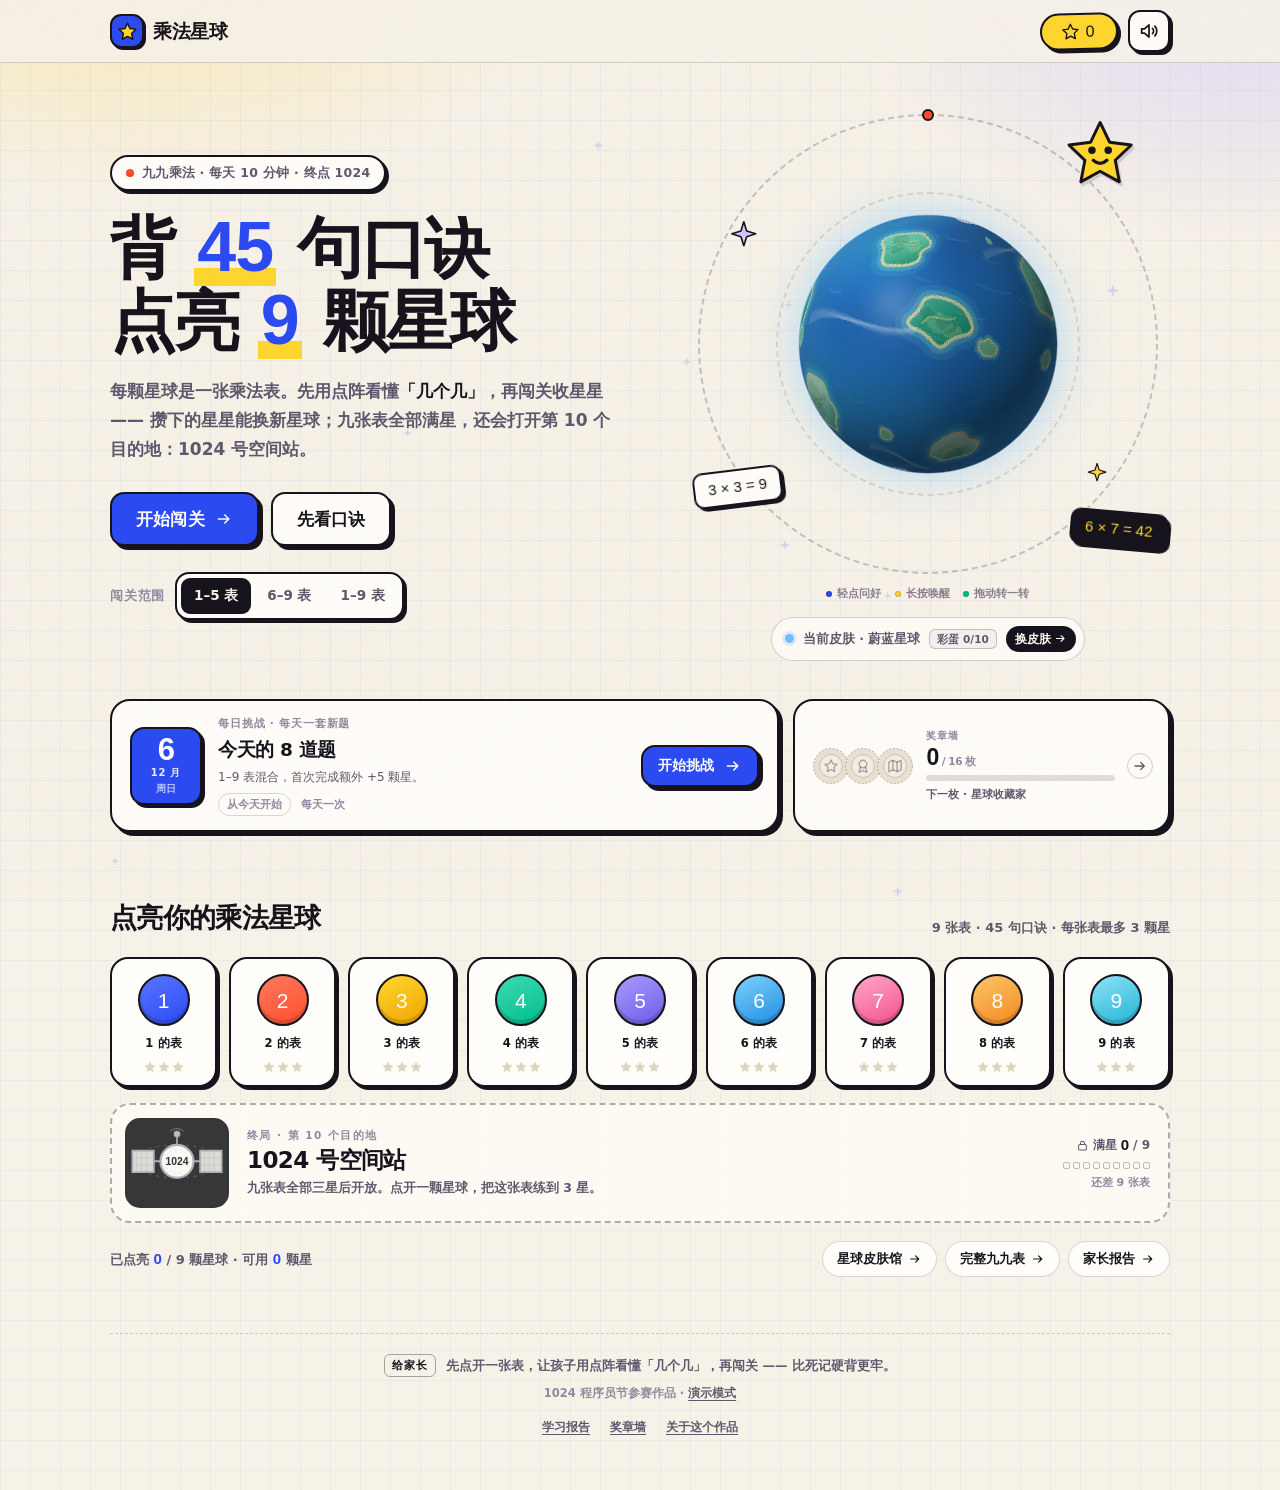
==== multiplication-planet/index.html @ 1b58c4f0 "Initial commit" ====
<!DOCTYPE html>
<html lang="zh-CN">
<head>
  <meta charset="UTF-8">
  <meta name="viewport" content="width=device-width, initial-scale=1, viewport-fit=cover">
  <meta name="theme-color" content="#F7F2E8">
  <title>乘法星球 · 九九表闯关</title>
  <meta name="description" content="把九九乘法表变成一场冒险：9 颗星球、45 句口诀、16 枚奖章，用点阵看懂「几个几」，每天一套挑战，终点是 1024 号空间站。">
  <link rel="icon" href="data:image/svg+xml,%3Csvg xmlns='http://www.w3.org/2000/svg' viewBox='0 0 100 100'%3E%3Crect width='100' height='100' rx='26' fill='%232B4BF2'/%3E%3Cpath d='M50 17l9.3 19.4 21.4 2.8-15.7 15.2 4 21.3L50 65.6 30.9 75.7l4.1-21.3-15.8-15.2 21.4-2.8z' fill='%23FFD62E' stroke='%2317131C' stroke-width='4' stroke-linejoin='round'/%3E%3C/svg%3E">
  <link rel="stylesheet" href="css/base.css">
  <link rel="stylesheet" href="css/screens.css">
  <link rel="stylesheet" href="css/station.css">
  <link rel="stylesheet" href="css/report.css">
  <link rel="stylesheet" href="css/about.css">
  <link rel="stylesheet" href="css/awards.css">
  <link rel="stylesheet" href="css/egg.css">
</head>
<body>
  <div class="sky" id="sky" aria-hidden="true"></div>

  <div class="demo-bar" id="demo-bar" role="status">
    <span class="demo-tag">演示模式</span>
    <span class="demo-text">全部 10 款皮肤与 1024 号空间站已解锁 · 演示中的操作不会保存</span>
    <a class="demo-exit" href="./">退出演示</a>
  </div>

  <header class="topbar">
    <div class="topbar-inner">
      <a class="brand" href="#home" data-action="home" aria-label="回到乘法星球首页">
        <span class="brand-mark" aria-hidden="true">
          <svg viewBox="0 0 24 24">
            <path d="M12 2.6l2.9 6.05 6.66.86-4.9 4.7 1.26 6.63L12 17.6l-5.92 3.24 1.26-6.63-4.9-4.7 6.66-.86z"
                  fill="#FFD62E" stroke="#17131C" stroke-width="1.7" stroke-linejoin="round"/>
          </svg>
        </span>
        <span class="brand-name">乘法星球</span>
      </a>

      <div class="topbar-tools">
        <button class="star-pill" type="button" data-action="shop" aria-label="可用星星，去皮肤馆看看" title="去星球皮肤馆">
          <svg viewBox="0 0 24 24" aria-hidden="true">
            <path d="M12 2.6l2.9 6.05 6.66.86-4.9 4.7 1.26 6.63L12 17.6l-5.92 3.24 1.26-6.63-4.9-4.7 6.66-.86z"
                  fill="#FFD62E" stroke="#17131C" stroke-width="1.7" stroke-linejoin="round"/>
          </svg>
          <span id="star-total">0</span>
        </button>
        <button class="icon-btn" id="sound-toggle" type="button" data-action="toggle-sound" aria-label="关闭声音" aria-pressed="true">
          <svg class="ico-sound-on" viewBox="0 0 24 24" aria-hidden="true">
            <path d="M4 9.6h3.1L12 5.4v13.2L7.1 14.4H4z" fill="none" stroke="currentColor" stroke-width="1.9" stroke-linejoin="round"/>
            <path d="M15.8 9.2a4 4 0 0 1 0 5.6M18.4 6.6a8 8 0 0 1 0 10.8" fill="none" stroke="currentColor" stroke-width="1.9" stroke-linecap="round"/>
          </svg>
          <svg class="ico-sound-off" viewBox="0 0 24 24" aria-hidden="true">
            <path d="M4 9.6h3.1L12 5.4v13.2L7.1 14.4H4z" fill="none" stroke="currentColor" stroke-width="1.9" stroke-linejoin="round"/>
            <path d="M15.6 9.6l5 4.8M20.6 9.6l-5 4.8" fill="none" stroke="currentColor" stroke-width="1.9" stroke-linecap="round"/>
          </svg>
        </button>
      </div>
    </div>
  </header>

  <div class="app">

    <main id="view" class="view" tabindex="-1"></main>

    <footer class="site-foot">
      <span class="foot-tag">给家长</span>
      <span>先点开一张表，让孩子用点阵看懂「几个几」，再闯关 —— 比死记硬背更牢。</span>
      <span class="foot-meta">1024 程序员节参赛作品 · <a class="foot-demo" href="?demo=1">演示模式</a></span>
      <span class="foot-nav">
        <button type="button" class="foot-link" data-action="report">学习报告</button>
        <button type="button" class="foot-link" data-action="awards">奖章墙</button>
        <button type="button" class="foot-link" data-action="about">关于这个作品</button>
      </span>
    </footer>
  </div>

  <div id="celebrate" class="celebrate" aria-hidden="true"></div>
  <div id="toast" class="toast" role="status" aria-live="polite"></div>

  <noscript>
    <p style="text-align:center;padding:24px;font-weight:700;">这个游戏需要开启 JavaScript 才能玩哦。</p>
  </noscript>

  <script src="js/data/core.js"></script>
  <script src="js/data/store-migrate.js"></script>
  <script src="js/data/store.js"></script>
  <script src="js/data/store-demo.js"></script>
  <script src="js/data/store-quiz.js"></script>
  <script src="js/data/stats-text.js"></script>
  <script src="js/data/stats.js"></script>
  <script src="js/base/audio.js"></script>
  <script src="js/base/ui.js"></script>
  <script src="js/planet/planet-paint-kit.js"></script>
  <script src="js/planet/planet-textures-special.js"></script>
  <script src="js/planet/planet-textures.js"></script>
  <script src="js/planet/planet-lut.js"></script>
  <script src="js/planet/planet-deco.js"></script>
  <script src="js/planet/planet.js"></script>
  <script src="js/planet/planet-fx.js"></script>
  <script src="js/planet/egg.js"></script>
  <script src="js/screens/skins.js"></script>
  <script src="js/screens/skins-view.js"></script>
  <script src="js/panels/station-view.js"></script>
  <script src="js/panels/station.js"></script>
  <script src="js/screens/home.js"></script>
  <script src="js/screens/learn.js"></script>
  <script src="js/screens/speak.js"></script>
  <script src="js/screens/quiz.js"></script>
  <script src="js/screens/play.js"></script>
  <script src="js/panels/report-view.js"></script>
  <script src="js/panels/report.js"></script>
  <script src="js/panels/about-view.js"></script>
  <script src="js/panels/about.js"></script>
  <script src="js/data/daily.js"></script>
  <script src="js/panels/awards-list.js"></script>
  <script src="js/panels/awards.js"></script>
  <script src="js/screens/awards-view.js"></script>
  <script src="js/app.js"></script>
  <script src="js/app-actions.js"></script>
</body>
</html>
---- multiplication-planet/css/base.css ----
/* ============================================================
   乘法星球 · 基础层
   设计语言：练习本纸感 + 印刷拼贴 + 硬边投影
   ============================================================ */

:root {
  --paper: #f7f2e8;
  --card: #fffdf9;
  --ink: #17131c;
  --ink-2: #5f586c;
  --ink-3: #91899f;
  --blue: #2b4bf2;
  --blue-deep: #1a31be;
  --red: #ff4d2e;
  --yellow: #ffd62e;
  --mint: #00be8c;
  --lilac: #cfc6ff;
  --sand: #ebe3d3;

  --bd: 2px solid var(--ink);
  --bd-soft: 1.5px solid rgba(23, 19, 28, 0.16);
  --sh-sm: 3px 3px 0 var(--ink);
  --sh: 4px 4px 0 var(--ink);
  --sh-lg: 7px 7px 0 var(--ink);

  --r-xl: 28px;
  --r-lg: 20px;
  --r-md: 14px;
  --r-sm: 10px;

  --font: "PingFang SC", "Hiragino Sans GB", "Microsoft YaHei", "Noto Sans SC", system-ui, -apple-system, sans-serif;
  --font-num: "Arial Black", "Archivo Black", "Helvetica Neue", Impact, sans-serif;

  --ease: cubic-bezier(0.2, 0.8, 0.3, 1);
}

*,
*::before,
*::after {
  box-sizing: border-box;
}

html {
  -webkit-text-size-adjust: 100%;
}

body {
  margin: 0;
  min-height: 100vh;
  color: var(--ink);
  font-family: var(--font);
  font-size: 16px;
  font-weight: 500;
  line-height: 1.6;
  background-color: var(--paper);
  background-image:
    linear-gradient(to right, rgba(43, 75, 242, 0.055) 1px, transparent 1px),
    linear-gradient(to bottom, rgba(43, 75, 242, 0.055) 1px, transparent 1px);
  background-size: 30px 30px;
  overflow-x: hidden;
}

@supports (overflow-x: clip) {
  body {
    overflow-x: clip;
  }
}

/* 纸面上的暖色光晕 */
body::before {
  content: "";
  position: fixed;
  inset: 0;
  z-index: 0;
  pointer-events: none;
  background:
    radial-gradient(780px 460px at 10% -10%, rgba(255, 214, 46, 0.34), transparent 62%),
    radial-gradient(700px 420px at 98% 0%, rgba(207, 198, 255, 0.52), transparent 58%);
}

/* 印刷颗粒 */
body::after {
  content: "";
  position: fixed;
  inset: 0;
  z-index: 99;
  pointer-events: none;
  opacity: 0.05;
  mix-blend-mode: multiply;
  background-image: url("data:image/svg+xml,%3Csvg xmlns='http://www.w3.org/2000/svg' width='180' height='180'%3E%3Cfilter id='n'%3E%3CfeTurbulence type='fractalNoise' baseFrequency='0.82' numOctaves='3'/%3E%3C/filter%3E%3Crect width='180' height='180' filter='url(%23n)'/%3E%3C/svg%3E");
  background-size: 180px 180px;
}

button {
  font: inherit;
  color: inherit;
  -webkit-tap-highlight-color: transparent;
}

h1,
h2,
h3,
h4,
p {
  margin-top: 0;
}

a {
  color: inherit;
}

svg {
  display: block;
}

::selection {
  background: var(--yellow);
  color: var(--ink);
}

:focus-visible {
  outline: 3px solid var(--blue);
  outline-offset: 3px;
}

.view {
  outline: none;
}

/* ---------- 背景星点 ---------- */

.sky {
  position: fixed;
  inset: 0;
  z-index: 0;
  overflow: hidden;
  pointer-events: none;
}

.sky .spark {
  position: absolute;
  background: var(--blue);
  opacity: 0.16;
  clip-path: polygon(50% 0%, 61% 38%, 100% 50%, 61% 62%, 50% 100%, 39% 62%, 0% 50%, 39% 38%);
  animation: twinkle 5s ease-in-out infinite;
}

/* ---------- 骨架 ---------- */

.app {
  position: relative;
  z-index: 1;
  width: min(1140px, 100%);
  margin: 0 auto;
  padding: 0 clamp(16px, 4vw, 40px) 48px;
}

.topbar {
  position: sticky;
  top: 0;
  z-index: 30;
  background: rgba(247, 242, 232, 0.9);
  -webkit-backdrop-filter: blur(10px);
  backdrop-filter: blur(10px);
  border-bottom: var(--bd-soft);
}

.topbar-inner {
  display: flex;
  align-items: center;
  justify-content: space-between;
  gap: 16px;
  width: min(1140px, 100%);
  margin: 0 auto;
  padding: 10px clamp(16px, 4vw, 40px);
}

.brand {
  display: inline-flex;
  align-items: center;
  gap: 9px;
  padding: 3px 8px 3px 0;
  border-radius: var(--r-md);
  font-size: 19px;
  font-weight: 900;
  letter-spacing: -0.02em;
  text-decoration: none;
}

.brand-mark {
  display: grid;
  place-items: center;
  width: 34px;
  height: 34px;
  border: var(--bd);
  border-radius: 11px;
  background: var(--blue);
  box-shadow: 2px 2px 0 var(--ink);
  transition: transform 0.24s var(--ease);
}

.brand-mark svg {
  width: 21px;
  height: 21px;
}

.brand:hover .brand-mark {
  transform: rotate(-10deg) translateY(-1px);
}

.topbar-tools {
  display: flex;
  align-items: center;
  gap: 10px;
}

.star-pill {
  display: inline-flex;
  align-items: center;
  gap: 6px;
  justify-content: center;
  min-width: 78px;
  padding: 7px 14px 7px 11px;
  border: var(--bd);
  border-radius: 999px;
  background: var(--yellow);
  box-shadow: var(--sh-sm);
  font-family: var(--font-num);
  font-size: 16px;
  line-height: 1;
  color: var(--ink);
  transform: rotate(-1.5deg);
  cursor: pointer;
  transition: transform 0.14s var(--ease), box-shadow 0.14s var(--ease);
}

.star-pill:hover {
  transform: rotate(-1.5deg) translate(-1px, -2px);
  box-shadow: 5px 5px 0 var(--ink);
}

.star-pill:active {
  transform: rotate(-1.5deg) translate(2px, 2px);
  box-shadow: 1px 1px 0 var(--ink);
}

.star-pill svg {
  width: 19px;
  height: 19px;
}

.star-pill .bump {
  animation: bump 0.42s var(--ease);
}

.icon-btn {
  display: grid;
  place-items: center;
  width: 42px;
  height: 42px;
  padding: 0;
  border: var(--bd);
  border-radius: 12px;
  background: var(--card);
  box-shadow: var(--sh-sm);
  cursor: pointer;
  transition: transform 0.12s ease, box-shadow 0.12s ease;
}

.icon-btn svg {
  width: 22px;
  height: 22px;
}

.icon-btn:hover {
  transform: translate(-1px, -1px);
  box-shadow: 4px 4px 0 var(--ink);
}

.icon-btn:active {
  transform: translate(3px, 3px);
  box-shadow: 0 0 0 var(--ink);
}

.icon-btn .ico-sound-off {
  display: none;
}

.icon-btn.is-muted .ico-sound-on {
  display: none;
}

.icon-btn.is-muted .ico-sound-off {
  display: block;
}

/* ---------- 按钮 ---------- */

.btn {
  display: inline-flex;
  align-items: center;
  justify-content: center;
  gap: 10px;
  min-height: 54px;
  padding: 0 24px;
  border: var(--bd);
  border-radius: var(--r-md);
  background: var(--card);
  box-shadow: var(--sh);
  font-size: 17px;
  font-weight: 900;
  letter-spacing: 0.01em;
  text-decoration: none;
  cursor: pointer;
  transition: transform 0.13s var(--ease), box-shadow 0.13s var(--ease);
}

.btn:hover {
  transform: translate(-1px, -2px);
  box-shadow: 6px 6px 0 var(--ink);
}

.btn:active {
  transform: translate(3px, 3px);
  box-shadow: 1px 1px 0 var(--ink);
}

.btn:disabled {
  cursor: default;
  opacity: 0.5;
  box-shadow: var(--sh-sm);
}

.btn:disabled:hover,
.btn:disabled:active {
  transform: none;
  box-shadow: var(--sh-sm);
}

.btn-primary {
  background: var(--blue);
  color: #fff;
}

.btn-accent {
  background: var(--yellow);
  color: var(--ink);
}

.btn-sm {
  min-height: 46px;
  padding: 0 18px;
  border-radius: 12px;
  font-size: 15px;
  box-shadow: var(--sh-sm);
}

.btn-sm:hover {
  box-shadow: 5px 5px 0 var(--ink);
}

.btn svg {
  width: 18px;
  height: 18px;
  flex: 0 0 auto;
}

/* ---------- 胶囊 / 分段控件 ---------- */

.eyebrow {
  display: inline-flex;
  align-items: center;
  gap: 8px;
  padding: 6px 14px;
  border: var(--bd);
  border-radius: 999px;
  background: var(--card);
  box-shadow: var(--sh-sm);
  font-size: 12.5px;
  font-weight: 800;
  letter-spacing: 0.02em;
  color: var(--ink-2);
}

.eyebrow .dot {
  width: 8px;
  height: 8px;
  border-radius: 50%;
  background: var(--red);
}

.scope-row {
  display: flex;
  flex-wrap: wrap;
  align-items: center;
  gap: 10px;
  margin-top: 26px;
}

.scope-label {
  font-size: 12.5px;
  font-weight: 800;
  letter-spacing: 0.06em;
  color: var(--ink-3);
}

.scope {
  display: inline-flex;
  gap: 3px;
  padding: 4px;
  border: var(--bd);
  border-radius: 14px;
  background: var(--card);
  box-shadow: var(--sh-sm);
}

.scope-btn {
  padding: 7px 13px;
  border: 0;
  border-radius: 9px;
  background: transparent;
  font-size: 13.5px;
  font-weight: 800;
  color: var(--ink-2);
  cursor: pointer;
  transition: background 0.14s ease, color 0.14s ease;
}

.scope-btn:hover {
  color: var(--ink);
  background: rgba(23, 19, 28, 0.06);
}

.scope-btn.is-active {
  background: var(--ink);
  color: var(--paper);
}

/* ---------- 返回按钮 ---------- */

.back-btn {
  display: inline-flex;
  align-items: center;
  gap: 7px;
  padding: 8px 14px;
  border: var(--bd-soft);
  border-radius: 11px;
  background: var(--card);
  font-size: 13.5px;
  font-weight: 800;
  color: var(--ink-2);
  cursor: pointer;
  transition: transform 0.13s ease, border-color 0.13s ease, color 0.13s ease;
}

.back-btn:hover {
  transform: translateY(-1px);
  border-color: var(--ink);
  color: var(--ink);
}

.back-btn svg {
  width: 15px;
  height: 15px;
}

/* ---------- 页脚 ---------- */

.site-foot {
  margin-top: 56px;
  padding-top: 20px;
  border-top: 1px dashed rgba(23, 19, 28, 0.18);
  font-size: 12.5px;
  line-height: 1.8;
  font-weight: 600;
  color: var(--ink-2);
  text-align: center;
}

.foot-tag {
  display: inline-block;
  margin-right: 6px;
  padding: 1px 7px;
  border: 1.5px solid rgba(23, 19, 28, 0.35);
  border-radius: 6px;
  font-size: 11px;
  font-weight: 800;
  letter-spacing: 0.08em;
  color: var(--ink);
  vertical-align: 1px;
}

.foot-nav {
  display: flex;
  justify-content: center;
  gap: 16px;
  margin-top: 10px;
}

.foot-link {
  padding: 3px 2px;
  border: 0;
  background: none;
  font-size: 12px;
  font-weight: 800;
  color: var(--ink-2);
  text-decoration: underline;
  text-underline-offset: 3px;
  cursor: pointer;
}

.foot-link:hover {
  color: var(--blue);
}

/* ---------- 提示与撒花 ---------- */

.toast {
  position: fixed;
  left: 50%;
  bottom: 28px;
  z-index: 60;
  max-width: min(90vw, 520px);
  padding: 11px 20px;
  border: var(--bd);
  border-radius: 12px;
  background: var(--ink);
  box-shadow: 4px 4px 0 rgba(255, 214, 46, 0.9);
  color: var(--paper);
  font-size: 13.5px;
  font-weight: 800;
  text-align: center;
  opacity: 0;
  pointer-events: none;
  transform: translate(-50%, 16px);
  transition: opacity 0.22s ease, transform 0.22s var(--ease);
}

.toast.show {
  opacity: 1;
  transform: translate(-50%, 0);
}

.celebrate {
  position: fixed;
  inset: 0;
  z-index: 50;
  overflow: hidden;
  pointer-events: none;
}

.confetti-piece {
  position: absolute;
  top: -24px;
  width: 10px;
  height: 16px;
  border-radius: 2px;
  opacity: 0.95;
  animation: confettiFall linear forwards;
}

/* ---------- 通用动画 ---------- */

.screen {
  animation: rise 0.42s var(--ease) both;
}

@keyframes rise {
  from {
    opacity: 0;
    transform: translateY(14px);
  }
  to {
    opacity: 1;
    transform: none;
  }
}

@keyframes twinkle {
  0%, 100% {
    opacity: 0.1;
    transform: scale(0.9) rotate(0deg);
  }
  50% {
    opacity: 0.4;
    transform: scale(1.2) rotate(16deg);
  }
}

@keyframes bump {
  0% { transform: rotate(-1.5deg) scale(1); }
  40% { transform: rotate(-1.5deg) scale(1.18); }
  100% { transform: rotate(-1.5deg) scale(1); }
}

@keyframes dotIn {
  from {
    opacity: 0;
    transform: scale(0.2);
  }
  to {
    opacity: 1;
    transform: scale(1);
  }
}

@keyframes float {
  0%, 100% { transform: translateY(0); }
  50% { transform: translateY(-10px); }
}

@keyframes shake {
  0%, 100% { transform: translateX(0); }
  20% { transform: translateX(-7px); }
  40% { transform: translateX(6px); }
  60% { transform: translateX(-4px); }
  80% { transform: translateX(3px); }
}

@keyframes confettiFall {
  0% {
    transform: translate3d(0, 0, 0) rotate(0deg);
    opacity: 1;
  }
  100% {
    transform: translate3d(var(--dx, 0px), 106vh, 0) rotate(var(--spin, 680deg));
    opacity: 0.9;
  }
}

@keyframes starPop {
  0% {
    opacity: 0;
    transform: scale(0.3) rotate(-20deg);
  }
  70% {
    opacity: 1;
    transform: scale(1.14) rotate(4deg);
  }
  100% {
    opacity: 1;
    transform: scale(1) rotate(0deg);
  }
}

@media (prefers-reduced-motion: reduce) {
  *,
  *::before,
  *::after {
    animation-duration: 0.001ms !important;
    animation-iteration-count: 1 !important;
    transition-duration: 0.001ms !important;
  }

  .sky .spark {
    animation: none !important;
  }

  /* 减少动效时，结算星星应当一次全部出现，不能再等延迟 */
  .result-stars svg {
    animation: none !important;
  }
}
---- multiplication-planet/css/screens.css ----
/* ============================================================
   乘法星球 · 页面层
   ============================================================ */

/* ---------- 首页 · 主视觉 ---------- */

.hero {
  display: grid;
  grid-template-columns: minmax(0, 1.04fr) minmax(0, 0.96fr);
  align-items: center;
  gap: clamp(18px, 4vw, 56px);
  padding: clamp(20px, 4vw, 52px) 0 4px;
}

.hero-title {
  margin: 20px 0 20px;
  font-size: clamp(38px, 5.4vw, 66px);
  line-height: 1.04;
  font-weight: 900;
  letter-spacing: -0.035em;
}

.hero-title .line {
  display: block;
}

.hero-title .mark {
  position: relative;
  font-style: normal;
  font-family: var(--font-num);
  font-size: 1.06em;
  letter-spacing: -0.01em;
  color: var(--blue);
  padding: 0 0.04em;
  background: linear-gradient(to top, var(--yellow) 0 0.26em, transparent 0.26em);
}

.hero-lede {
  max-width: 30em;
  margin-bottom: 28px;
  font-size: clamp(15px, 1.5vw, 17px);
  line-height: 1.72;
  font-weight: 600;
  color: var(--ink-2);
}

.hero-lede b {
  color: var(--ink);
  font-weight: 900;
}

.hero-actions {
  display: flex;
  flex-wrap: wrap;
  gap: 12px;
}

.hero-art {
  display: grid;
  justify-items: center;
  gap: 14px;
  min-width: 0;
}

.hero-stage {
  position: relative;
  width: min(100%, 460px);
  aspect-ratio: 1 / 1;
  isolation: isolate;
}

.hero-canvas {
  position: absolute;
  inset: 3%;
  z-index: 2;
  width: 94%;
  height: 94%;
  display: block;
}

.orbit {
  position: absolute;
  z-index: 1;
  border: 2px dashed rgba(23, 19, 28, 0.22);
  border-radius: 50%;
  pointer-events: none;
}

.orbit-a {
  inset: 0;
  animation: spin 52s linear infinite;
}

.orbit-b {
  inset: 17%;
  border-color: rgba(23, 19, 28, 0.12);
  animation: spin 34s linear infinite reverse;
}

.orbit-dot {
  position: absolute;
  top: -7px;
  left: 50%;
  width: 12px;
  height: 12px;
  margin-left: -6px;
  border: 2px solid var(--ink);
  border-radius: 50%;
  background: var(--red);
}

.hero-smile {
  position: absolute;
  z-index: 3;
  top: 0;
  right: 4%;
  width: 17%;
  height: auto;
  overflow: visible;
  filter: drop-shadow(2px 3px 0 rgba(23, 19, 28, 0.14));
  animation: float 6.5s ease-in-out infinite;
}

.hero-spark {
  position: absolute;
  z-index: 1;
  height: auto;
  overflow: visible;
}

.spark-a {
  left: 7%;
  top: 23%;
  width: 6%;
  animation: float 5.4s ease-in-out 0.6s infinite;
}

.spark-b {
  right: 11%;
  bottom: 20%;
  width: 4.4%;
  animation: float 7s ease-in-out 1.2s infinite;
}

.hero-sticker {
  position: absolute;
  z-index: 3;
  padding: 7px 13px;
  border: 2px solid var(--ink);
  border-radius: 10px;
  background: var(--card);
  box-shadow: 3px 3px 0 var(--ink);
  font-family: var(--font-num);
  font-size: 15px;
  line-height: 1.2;
  white-space: nowrap;
}

.sticker-a {
  left: -1%;
  bottom: 15%;
  transform: rotate(-7deg);
}

.sticker-b {
  right: -2%;
  bottom: 6%;
  transform: rotate(5deg);
  background: var(--ink);
  color: var(--yellow);
}

.skin-chip {
  display: inline-flex;
  align-items: center;
  gap: 9px;
  padding: 8px 8px 8px 13px;
  border: 1.5px solid rgba(23, 19, 28, 0.18);
  border-radius: 999px;
  background: rgba(255, 253, 249, 0.82);
  font-size: 12.5px;
  font-weight: 800;
  color: var(--ink-2);
  cursor: pointer;
  transition: transform 0.14s var(--ease), border-color 0.14s ease, box-shadow 0.14s ease;
}

.skin-chip:hover {
  border-color: var(--ink);
  box-shadow: 3px 3px 0 rgba(23, 19, 28, 0.16);
  transform: translateY(-2px);
}

.skin-chip-dot {
  width: 9px;
  height: 9px;
  border-radius: 50%;
  background: var(--skin, var(--blue));
  box-shadow: 0 0 0 3px rgba(43, 75, 242, 0.1);
}

.skin-chip-go {
  display: inline-flex;
  align-items: center;
  gap: 3px;
  padding: 4px 9px;
  border-radius: 999px;
  background: var(--ink);
  color: var(--card);
  font-size: 11.5px;
  font-weight: 800;
}

.skin-chip-go svg {
  width: 13px;
  height: 13px;
}

@keyframes spin {
  to { transform: rotate(360deg); }
}

/* ---------- 星球地图 ---------- */

.map-section {
  margin-top: clamp(32px, 5.4vw, 64px);
}

.section-head {
  display: flex;
  flex-wrap: wrap;
  align-items: flex-end;
  justify-content: space-between;
  gap: 6px 18px;
  margin-bottom: 18px;
}

.section-head h2 {
  margin: 0;
  font-size: clamp(21px, 2.5vw, 27px);
  font-weight: 900;
  letter-spacing: -0.025em;
}

.section-head p {
  margin: 0;
  font-size: 13px;
  font-weight: 700;
  color: var(--ink-2);
}

.planet-grid {
  display: grid;
  grid-template-columns: repeat(9, minmax(0, 1fr));
  gap: 12px;
}

.planet-card {
  position: relative;
  display: flex;
  flex-direction: column;
  align-items: center;
  justify-content: center;
  gap: 8px;
  padding: 15px 6px 12px;
  border: var(--bd);
  border-radius: 18px;
  background: var(--card);
  box-shadow: var(--sh-sm);
  cursor: pointer;
  transition: transform 0.14s var(--ease), box-shadow 0.14s var(--ease);
}

.planet-card:hover {
  transform: translate(-2px, -4px);
  box-shadow: 6px 8px 0 var(--ink);
}

.planet-card:active {
  transform: translate(2px, 2px);
  box-shadow: 1px 1px 0 var(--ink);
}

.planet-orb {
  display: grid;
  place-items: center;
  width: 52px;
  height: 52px;
  border: 2px solid var(--ink);
  border-radius: 50%;
  background: linear-gradient(155deg, var(--c1), var(--c2));
  box-shadow: inset 0 -4px 0 rgba(0, 0, 0, 0.14);
  color: #fff;
  font-family: var(--font-num);
  font-size: 21px;
  line-height: 1;
}

.planet-label {
  font-size: 11.5px;
  font-weight: 800;
  letter-spacing: 0.01em;
}

.planet-stars {
  display: flex;
  gap: 2px;
  color: #ddd3c0;
}

.planet-stars svg {
  width: 12px;
  height: 12px;
}

.planet-stars .on {
  color: var(--yellow);
}

.planet-stars .on path {
  stroke: #b98a00;
  stroke-width: 1.6;
}

.map-foot {
  display: flex;
  flex-wrap: wrap;
  align-items: center;
  justify-content: space-between;
  gap: 10px 16px;
  margin-top: 18px;
  font-size: 13px;
  font-weight: 700;
  color: var(--ink-2);
}

.map-foot b {
  font-family: var(--font-num);
  font-size: 15px;
  color: var(--blue);
}

.link-btn {
  display: inline-flex;
  align-items: center;
  gap: 6px;
  padding: 7px 14px;
  border: var(--bd-soft);
  border-radius: 999px;
  background: var(--card);
  font-size: 12.5px;
  font-weight: 800;
  color: var(--ink);
  cursor: pointer;
  transition: border-color 0.13s ease, transform 0.13s ease;
}

.link-btn:hover {
  border-color: var(--ink);
  transform: translateY(-1px);
}

.link-btn svg {
  width: 14px;
  height: 14px;
}

/* ---------- 学习页 ---------- */

.learn-head {
  display: flex;
  flex-wrap: wrap;
  align-items: center;
  justify-content: space-between;
  gap: 12px;
  margin-bottom: 14px;
}

.learn-progress {
  font-size: 12.5px;
  font-weight: 800;
  color: var(--ink-3);
}

.learn-head-tools {
  display: flex;
  align-items: center;
  gap: 12px;
}

.learn-progress b {
  font-family: var(--font-num);
  font-size: 14px;
  color: var(--ink);
}

.table-tabs {
  display: flex;
  gap: 7px;
  overflow-x: auto;
  padding: 2px 2px 10px;
  margin-bottom: 6px;
  scrollbar-width: none;
}

.table-tabs::-webkit-scrollbar {
  display: none;
}

.table-tab {
  flex: 0 0 auto;
  width: 44px;
  height: 44px;
  padding: 0;
  border: var(--bd);
  border-radius: 12px;
  background: var(--card);
  box-shadow: 3px 3px 0 rgba(23, 19, 28, 0.16);
  font-family: var(--font-num);
  font-size: 17px;
  cursor: pointer;
  transition: transform 0.13s var(--ease), box-shadow 0.13s var(--ease), background 0.13s ease;
}

.table-tab:hover {
  transform: translateY(-2px);
  box-shadow: 4px 5px 0 rgba(23, 19, 28, 0.3);
}

.table-tab.is-active {
  background: var(--blue);
  color: #fff;
  box-shadow: 3px 3px 0 var(--ink);
}

.worksheet {
  display: grid;
  grid-template-columns: minmax(0, 1.06fr) minmax(0, 0.94fr);
  gap: clamp(16px, 3vw, 34px);
  padding: clamp(18px, 3.2vw, 34px);
  border: var(--bd);
  border-radius: var(--r-xl);
  background: var(--card);
  box-shadow: var(--sh-lg);
}

.learn-formula {
  display: flex;
  flex-direction: column;
  align-items: center;
  justify-content: center;
  gap: 4px;
  text-align: center;
}

.formula {
  display: flex;
  flex-wrap: wrap;
  align-items: baseline;
  justify-content: center;
  gap: 0.06em;
  font-family: var(--font-num);
  font-size: clamp(48px, 7vw, 80px);
  line-height: 1.04;
  letter-spacing: -0.03em;
}

.formula .op {
  color: var(--ink-3);
  font-size: 0.62em;
}

.formula .res {
  color: var(--blue);
}

.chant {
  display: inline-block;
  margin: 10px 0 14px;
  padding: 5px 20px 6px;
  border: var(--bd);
  border-radius: 999px;
  background: var(--yellow);
  box-shadow: var(--sh-sm);
  font-size: clamp(18px, 2.2vw, 22px);
  font-weight: 900;
  letter-spacing: 0.18em;
  text-indent: 0.18em;
  transform: rotate(-1.2deg);
}

.speak-btn {
  display: inline-flex;
  align-items: center;
  gap: 8px;
  padding: 9px 18px;
  border: var(--bd);
  border-radius: 999px;
  background: var(--card);
  box-shadow: var(--sh-sm);
  font-size: 14px;
  font-weight: 900;
  cursor: pointer;
  transition: transform 0.13s var(--ease), box-shadow 0.13s var(--ease);
}

.speak-btn svg {
  width: 17px;
  height: 17px;
}

.speak-btn:hover {
  transform: translate(-1px, -2px);
  box-shadow: 4px 5px 0 var(--ink);
}

.speak-btn:active {
  transform: translate(2px, 2px);
  box-shadow: 0 0 0 var(--ink);
}

.learn-hint {
  margin: 12px 0 0;
  font-size: 12px;
  font-weight: 700;
  color: var(--ink-3);
  text-align: center;
}

.learn-visual {
  display: flex;
  flex-direction: column;
  align-items: center;
  justify-content: center;
  gap: 10px;
}

.dots-panel {
  display: grid;
  place-items: center;
  width: min(100%, calc(var(--dots-w, 300px) + 36px));
  max-width: 100%;
  padding: 22px 16px;
  border: 2px dashed #d7ccb6;
  border-radius: 18px;
  background: #fbf7ee;
}

.dots-panel > [data-big="dots"] {
  width: 100%;
}

.dots {
  display: grid;
  width: 100%;
  grid-template-columns: repeat(var(--cols, 9), minmax(0, 1fr));
  justify-content: center;
}

.dot {
  aspect-ratio: 1;
  border-radius: 50%;
  box-shadow: inset 0 -2px 0 rgba(0, 0, 0, 0.14);
  animation: dotIn 0.3s var(--ease) both;
}

.dots-caption {
  margin: 0;
  font-size: 12.5px;
  font-weight: 800;
  color: var(--ink-2);
  text-align: center;
}

.dots-caption b {
  font-family: var(--font-num);
  font-size: 14px;
  color: var(--blue);
}

.learn-strip {
  grid-column: 1 / -1;
  display: grid;
  grid-template-columns: repeat(9, minmax(0, 1fr));
  gap: 8px;
  padding-top: clamp(14px, 2.4vw, 22px);
  border-top: 1px dashed rgba(23, 19, 28, 0.16);
}

.formula-chip {
  display: flex;
  flex-direction: column;
  align-items: center;
  gap: 1px;
  padding: 9px 2px;
  border: 1.5px solid rgba(23, 19, 28, 0.15);
  border-radius: 11px;
  background: var(--card);
  cursor: pointer;
  transition: transform 0.13s var(--ease), background 0.13s ease, border-color 0.13s ease, box-shadow 0.13s ease;
}

.formula-chip span {
  font-size: 10.5px;
  font-weight: 700;
  color: var(--ink-3);
  letter-spacing: 0.02em;
}

.formula-chip b {
  font-family: var(--font-num);
  font-size: 16px;
  line-height: 1.25;
}

.formula-chip:hover {
  transform: translateY(-2px);
  border-color: var(--ink);
}

.formula-chip.is-active {
  background: var(--blue);
  border-color: var(--ink);
  box-shadow: 3px 3px 0 var(--ink);
  color: #fff;
}

.formula-chip.is-active span {
  color: rgba(255, 255, 255, 0.72);
}

.formula-chip.is-reading {
  background: var(--yellow);
  border-color: var(--ink);
  box-shadow: 3px 3px 0 var(--ink);
  color: var(--ink);
}

.formula-chip.is-reading span {
  color: rgba(23, 19, 28, 0.62);
}

.learn-actions {
  grid-column: 1 / -1;
  display: flex;
  flex-wrap: wrap;
  justify-content: center;
  gap: 12px;
}

/* ---------- 九九表 ---------- */

.grid-head {
  display: flex;
  flex-wrap: wrap;
  align-items: flex-end;
  justify-content: space-between;
  gap: 10px 18px;
  margin-bottom: 16px;
}

.grid-head h1 {
  margin: 0 0 4px;
  font-size: clamp(25px, 3.4vw, 34px);
  font-weight: 900;
  letter-spacing: -0.03em;
}

.grid-head p {
  margin: 0;
  font-size: 13px;
  font-weight: 700;
  color: var(--ink-2);
}

.grid-legend {
  display: inline-flex;
  align-items: center;
  gap: 8px;
  padding: 7px 14px;
  border: var(--bd-soft);
  border-radius: 999px;
  background: var(--card);
  font-size: 12px;
  font-weight: 800;
  color: var(--ink-2);
}

.grid-legend i {
  width: 9px;
  height: 9px;
  border-radius: 50%;
  background: var(--blue);
}

.grid-scroll {
  overflow-x: auto;
  padding: 6px 4px 12px;
  -webkit-overflow-scrolling: touch;
}

.tbl {
  width: 100%;
  min-width: 560px;
  table-layout: fixed;
  border-collapse: separate;
  border-spacing: 6px;
}

.tbl th {
  padding: 2px;
  font-size: 12px;
  font-weight: 900;
  color: var(--ink-3);
}

.tbl thead th {
  font-family: var(--font-num);
  font-size: 13px;
  color: var(--ink-2);
}

.tbl thead th:first-child {
  width: 42px;
}

.tbl tbody th {
  position: sticky;
  left: 0;
  z-index: 2;
  border-radius: 9px;
  background: var(--paper);
  font-family: var(--font-num);
  font-size: 14px;
  color: var(--ink);
}

.cell {
  width: 100%;
  min-width: 46px;
  height: 46px;
  padding: 0;
  border: 1.5px solid rgba(23, 19, 28, 0.09);
  border-radius: 10px;
  background: hsl(var(--hue) 88% 95%);
  color: var(--ink);
  font-family: var(--font-num);
  font-size: 15px;
  cursor: pointer;
  transition: transform 0.12s var(--ease), box-shadow 0.12s var(--ease), background 0.12s ease,
    border-color 0.12s ease;
}

.cell:hover {
  transform: translateY(-2px);
  border-color: hsl(var(--hue) 60% 45%);
  box-shadow: 0 3px 0 hsl(var(--hue) 60% 45% / 0.35);
}

.cell.is-lit {
  background: hsl(var(--hue) 82% 56%);
  border-color: var(--ink);
  box-shadow: 3px 3px 0 var(--ink);
  color: #fff;
  transform: translateY(-2px);
}

/* ---------- 闯关 ---------- */

.quiz {
  max-width: 780px;
  margin: 0 auto;
}

.quiz-top {
  display: flex;
  align-items: center;
  gap: 14px;
  margin-bottom: 18px;
}

.segs {
  display: flex;
  flex: 1;
  gap: 5px;
  min-width: 0;
}

.seg {
  flex: 1;
  height: 12px;
  border: 1.5px solid transparent;
  border-radius: 4px;
  background: rgba(23, 19, 28, 0.14);
  transition: background 0.2s ease, border-color 0.2s ease;
}

.seg.is-done {
  background: var(--blue);
  border-color: var(--ink);
}

.seg.is-now {
  background: var(--yellow);
  border-color: var(--ink);
}

.streak-slot {
  flex: 0 0 auto;
  min-width: 52px;
  display: flex;
  justify-content: flex-end;
}

.streak-badge {
  display: inline-flex;
  align-items: center;
  gap: 3px;
  padding: 5px 10px;
  border: var(--bd);
  border-radius: 999px;
  background: var(--yellow);
  box-shadow: var(--sh-sm);
  font-family: var(--font-num);
  font-size: 13px;
  animation: bump 0.3s var(--ease);
  transform: rotate(-2deg);
}

.streak-badge svg {
  width: 14px;
  height: 14px;
}

.quiz-card {
  padding: clamp(18px, 3.2vw, 34px);
  border: var(--bd);
  border-radius: var(--r-xl);
  background: var(--card);
  box-shadow: var(--sh-lg);
}

.quiz-meta {
  display: flex;
  align-items: center;
  justify-content: space-between;
  gap: 12px;
  font-size: 12.5px;
  font-weight: 800;
  color: var(--ink-2);
}

.quiz-tag {
  padding: 4px 10px;
  border: 1.5px solid rgba(23, 19, 28, 0.14);
  border-radius: 999px;
  background: var(--paper);
  font-size: 11.5px;
  color: var(--ink-2);
}

.quiz-meta b {
  font-family: var(--font-num);
  font-size: 13px;
  color: var(--ink);
}

.qline {
  display: flex;
  outline: none;
  flex-wrap: wrap;
  align-items: center;
  justify-content: center;
  gap: 0.04em;
  margin: 24px 0 4px;
  font-family: var(--font-num);
  font-size: clamp(44px, 8.4vw, 78px);
  line-height: 1.06;
  letter-spacing: -0.03em;
}

.qline .op {
  color: var(--ink-3);
  font-size: 0.66em;
}

.qline .unknown {
  display: inline-grid;
  place-items: center;
  min-width: 1.04em;
  padding: 0 0.07em;
  border: 3px dashed var(--ink);
  border-radius: 16px;
  color: var(--ink-3);
  font-size: 0.86em;
  line-height: 1.24;
}

.question-hint {
  margin: 10px 0 0;
  font-size: 12.5px;
  font-weight: 700;
  color: var(--ink-3);
  text-align: center;
}

.opts {
  display: grid;
  grid-template-columns: repeat(2, minmax(0, 1fr));
  gap: 12px;
  margin-top: 24px;
}

.opt {
  position: relative;
  min-height: 92px;
  padding: 8px;
  border: var(--bd);
  border-radius: 16px;
  background: var(--card);
  box-shadow: var(--sh);
  font-family: var(--font-num);
  font-size: clamp(28px, 4.4vw, 38px);
  cursor: pointer;
  transition: transform 0.12s var(--ease), box-shadow 0.12s var(--ease), background 0.12s ease;
}

.opt:hover:not(:disabled) {
  transform: translate(-1px, -3px);
  box-shadow: 5px 7px 0 var(--ink);
}

.opt:active:not(:disabled) {
  transform: translate(2px, 2px);
  box-shadow: 1px 1px 0 var(--ink);
}

.opt:disabled {
  cursor: default;
}

.opt .key {
  position: absolute;
  top: 9px;
  left: 10px;
  display: grid;
  place-items: center;
  width: 20px;
  height: 20px;
  border: 1.5px solid rgba(23, 19, 28, 0.16);
  border-radius: 5px;
  background: var(--paper);
  font-family: var(--font);
  font-size: 10px;
  font-weight: 800;
  color: var(--ink-3);
}

.opt.is-correct {
  border-color: var(--ink);
  background: #d9f7ec;
  box-shadow: 4px 4px 0 var(--mint);
  color: #05705a;
}

.opt.is-correct .key {
  background: var(--mint);
  border-color: var(--ink);
  color: #fff;
}

.opt.is-wrong {
  border-color: var(--ink);
  background: #ffe2da;
  box-shadow: 4px 4px 0 var(--red);
  color: #b32a10;
  animation: shake 0.4s ease;
}

.opt.is-dim {
  opacity: 0.42;
  box-shadow: 2px 2px 0 rgba(23, 19, 28, 0.3);
}

.feedback {
  display: flex;
  flex-direction: column;
  align-items: center;
  gap: 6px;
  margin-top: 16px;
  font-size: 18px;
  font-weight: 900;
  text-align: center;
}

.feedback:empty {
  display: none;
}

.feedback.good {
  color: #05705a;
}

.feedback.bad {
  color: #b32a10;
}

.feedback .tip {
  font-size: 13px;
  font-weight: 700;
  color: var(--ink-2);
}

.feedback .tip b {
  font-size: 15px;
  color: var(--ink);
  letter-spacing: 0.1em;
}

.continue-btn {
  margin-top: 6px;
  padding: 9px 22px;
  border: var(--bd);
  border-radius: 12px;
  background: var(--blue);
  box-shadow: var(--sh-sm);
  color: #fff;
  font-size: 14px;
  font-weight: 900;
  cursor: pointer;
  transition: transform 0.12s var(--ease), box-shadow 0.12s var(--ease);
}

.continue-btn:active {
  transform: translate(2px, 2px);
  box-shadow: 0 0 0 var(--ink);
}

/* ---------- 结果页 ---------- */

.result {
  max-width: 720px;
  margin: 0 auto;
}

.result-card {
  padding: clamp(24px, 4vw, 44px);
  border: var(--bd);
  border-radius: var(--r-xl);
  background: var(--card);
  box-shadow: var(--sh-lg);
  text-align: center;
}

.result-stars {
  display: flex;
  justify-content: center;
  gap: 10px;
  color: #e2d9c8;
}

.result-stars svg {
  width: clamp(48px, 9vw, 64px);
  height: clamp(48px, 9vw, 64px);
}

.result-stars .is-on {
  color: var(--yellow);
  animation: starPop 0.6s cubic-bezier(0.2, 1.5, 0.4, 1) both;
}

.result-stars svg:nth-child(2) {
  animation-delay: 0.14s;
}

.result-stars svg:nth-child(3) {
  animation-delay: 0.28s;
}

.result-stars .is-on path {
  stroke: var(--ink);
  stroke-width: 1.1;
}

.result-score {
  display: inline-flex;
  flex-direction: column;
  align-items: center;
  gap: 2px;
  padding: 10px 26px 8px;
  border: var(--bd);
  border-radius: 18px;
  background: #eef2ff;
  box-shadow: var(--sh-sm);
}

.result-score b {
  font-family: var(--font-num);
  font-size: clamp(34px, 6vw, 48px);
  line-height: 1;
  letter-spacing: -0.03em;
  color: var(--blue);
}

.result-score small {
  margin-left: 2px;
  font-size: 18px;
}

.result-score span {
  font-size: 11px;
  font-weight: 800;
  letter-spacing: 0.08em;
  color: var(--ink-2);
}

.result-title {
  margin: 18px 0 8px;
  font-size: clamp(26px, 4vw, 36px);
  font-weight: 900;
  letter-spacing: -0.03em;
}

.result-sub {
  margin: 0;
  font-size: 14px;
  font-weight: 700;
  color: var(--ink-2);
}

.result-stats {
  display: flex;
  flex-wrap: wrap;
  justify-content: center;
  gap: 10px;
  margin: 24px 0 4px;
}

.stat {
  min-width: 118px;
  padding: 12px 18px;
  border: var(--bd-soft);
  border-radius: 14px;
  background: var(--paper);
}

.stat strong {
  display: block;
  font-family: var(--font-num);
  font-size: 24px;
  line-height: 1.2;
  color: var(--blue);
}

.stat span {
  font-size: 11.5px;
  font-weight: 800;
  color: var(--ink-2);
}

.review {
  margin-top: 26px;
  text-align: left;
}

.review h3 {
  margin: 0 0 10px;
  font-size: 14px;
  font-weight: 900;
}

.review-list {
  display: grid;
  gap: 8px;
}

.review-item {
  display: flex;
  align-items: center;
  justify-content: space-between;
  gap: 12px;
  padding: 10px 14px;
  border: 1.5px solid #f3c9bd;
  border-radius: 11px;
  background: #fff3ef;
  font-family: var(--font-num);
  font-size: 16px;
}

.review-item .r-chant {
  font-family: var(--font);
  font-size: 13px;
  font-weight: 800;
  color: #b34b33;
  white-space: nowrap;
  letter-spacing: 0.08em;
}

.review-empty {
  padding: 14px;
  border: 1.5px solid #a9e8d5;
  border-radius: 12px;
  background: #ecfbf5;
  color: #05705a;
  font-size: 13.5px;
  font-weight: 800;
  text-align: center;
}

.result-actions {
  display: flex;
  flex-wrap: wrap;
  justify-content: center;
  gap: 12px;
  margin-top: 26px;
}

/* ---------- 皮肤馆 ---------- */

.shop-head {
  display: flex;
  flex-wrap: wrap;
  align-items: center;
  gap: 12px 18px;
  padding: 6px 0 20px;
}

.shop-titles {
  flex: 1 1 180px;
  min-width: 0;
}

.shop-titles h1 {
  margin: 4px 0 0;
  font-size: clamp(26px, 3.4vw, 38px);
  line-height: 1.1;
  font-weight: 900;
  letter-spacing: -0.03em;
}

.shop-wallet {
  display: inline-flex;
  align-items: center;
  gap: 7px;
  padding: 9px 16px;
  border: var(--bd);
  border-radius: var(--r-md);
  background: var(--yellow);
  box-shadow: var(--sh-sm);
  transform: rotate(1.5deg);
}

.shop-wallet svg {
  width: 22px;
  height: 22px;
  color: var(--ink);
}

.shop-wallet b {
  font-family: var(--font-num);
  font-size: 24px;
  line-height: 1;
}

.shop-wallet span {
  font-size: 11px;
  font-weight: 800;
  color: rgba(23, 19, 28, 0.64);
}

.shop-stage {
  display: grid;
  grid-template-columns: minmax(0, 1fr) minmax(0, 0.94fr);
  align-items: center;
  gap: clamp(16px, 3vw, 36px);
  padding: clamp(12px, 2.2vw, 22px);
  border: var(--bd);
  border-radius: var(--r-xl);
  background: var(--card);
  box-shadow: var(--sh-lg);
}

.shop-view {
  position: relative;
  aspect-ratio: 1 / 1;
  border-radius: 20px;
  overflow: hidden;
  isolation: isolate;
  background: radial-gradient(120% 90% at 50% 8%, #232c62 0%, #121734 46%, #080a18 100%);
}

.shop-view::before {
  content: "";
  position: absolute;
  inset: 0;
  z-index: 0;
  background-image:
    radial-gradient(1.4px 1.4px at 18% 22%, rgba(255, 255, 255, 0.75), transparent),
    radial-gradient(1.2px 1.2px at 72% 14%, rgba(255, 255, 255, 0.55), transparent),
    radial-gradient(1.6px 1.6px at 84% 68%, rgba(255, 255, 255, 0.7), transparent),
    radial-gradient(1.2px 1.2px at 32% 78%, rgba(255, 255, 255, 0.5), transparent),
    radial-gradient(1.4px 1.4px at 58% 44%, rgba(255, 255, 255, 0.35), transparent);
}

.shop-glow {
  position: absolute;
  inset: 0;
  z-index: 0;
  opacity: 0.3;
  background: radial-gradient(58% 58% at 50% 48%, var(--atmo, #6f8cff) 0%, transparent 68%);
  transition: background 0.4s ease;
}

.shop-canvas {
  position: absolute;
  inset: 0;
  z-index: 1;
  display: block;
  width: 100%;
  height: 100%;
}

.shop-view-tag {
  position: absolute;
  top: 12px;
  left: 12px;
  z-index: 2;
  padding: 4px 10px;
  border: 1.5px solid rgba(255, 255, 255, 0.45);
  border-radius: 999px;
  color: rgba(255, 255, 255, 0.88);
  font-size: 10.5px;
  font-weight: 800;
  letter-spacing: 0.08em;
}

.shop-info {
  padding: 4px clamp(0px, 1vw, 10px);
}

.shop-kicker {
  display: inline-block;
  padding: 3px 10px;
  border: 1.5px solid var(--ink);
  border-radius: 6px;
  background: var(--yellow);
  font-size: 11px;
  font-weight: 900;
  letter-spacing: 0.04em;
}

.shop-info h2 {
  margin: 12px 0 10px;
  font-size: clamp(26px, 3.2vw, 36px);
  line-height: 1.1;
  font-weight: 900;
  letter-spacing: -0.03em;
}

#shop-desc {
  margin: 0;
  font-size: 14.5px;
  font-weight: 600;
  line-height: 1.78;
  color: var(--ink-2);
}

.shop-meta {
  display: flex;
  flex-wrap: wrap;
  align-items: center;
  gap: 8px 12px;
  margin: 16px 0 18px;
}

.meta-pill {
  padding: 4px 11px;
  border: 1.5px solid var(--ink);
  border-radius: 999px;
  background: var(--card);
  font-size: 11.5px;
  font-weight: 900;
}

.meta-pill.is-on {
  background: var(--mint);
}

.meta-price {
  display: inline-flex;
  align-items: center;
  gap: 5px;
  font-size: 13px;
  font-weight: 800;
}

.meta-price svg {
  width: 18px;
  height: 18px;
  color: #e0a800;
}

.meta-price b {
  font-family: var(--font-num);
  font-size: 22px;
  line-height: 1;
}

.meta-price span {
  font-size: 12px;
  color: var(--ink-2);
}

.meta-note {
  font-size: 12.5px;
  font-weight: 700;
  color: var(--ink-2);
}

.meta-note b {
  color: var(--ink);
}

.meta-note.is-ready {
  color: var(--blue);
}

.shop-actions {
  display: flex;
  flex-wrap: wrap;
  gap: 10px;
}

.shop-tip {
  margin: 18px 0 0;
  font-size: 12px;
  font-weight: 600;
  line-height: 1.7;
  color: var(--ink-3);
}

.buy-box {
  width: 100%;
  padding: 14px 16px;
  border: 2px dashed var(--blue);
  border-radius: var(--r-md);
  background: rgba(43, 75, 242, 0.05);
  animation: popIn 0.24s var(--ease) both;
}

.buy-box p {
  margin: 0 0 12px;
  font-size: 14px;
  font-weight: 700;
}

.buy-box b {
  font-family: var(--font-num);
  font-size: 19px;
  color: var(--blue);
}

.buy-actions {
  display: flex;
  flex-wrap: wrap;
  gap: 10px;
}

.buy-actions .btn {
  min-height: 46px;
  padding: 0 18px;
  border-radius: 12px;
  box-shadow: var(--sh-sm);
  font-size: 15px;
}

@keyframes popIn {
  from { transform: scale(0.96); opacity: 0; }
  to { transform: scale(1); opacity: 1; }
}

.shop-list-head {
  display: flex;
  flex-wrap: wrap;
  align-items: baseline;
  justify-content: space-between;
  gap: 6px 12px;
  margin: 28px 0 12px;
}

.shop-list-head h2 {
  margin: 0;
  font-size: 19px;
  font-weight: 900;
  letter-spacing: -0.02em;
}

.shop-list-head p {
  margin: 0;
  font-size: 12.5px;
  font-weight: 700;
  color: var(--ink-2);
}

.shop-grid {
  display: grid;
  grid-template-columns: repeat(3, minmax(0, 1fr));
  gap: 12px;
}

.skin-card {
  display: flex;
  align-items: center;
  gap: 11px;
  padding: 10px 12px;
  border: var(--bd);
  border-radius: 16px;
  background: var(--card);
  box-shadow: var(--sh-sm);
  text-align: left;
  cursor: pointer;
  transition: transform 0.14s var(--ease), box-shadow 0.14s var(--ease), border-color 0.14s ease;
}

.skin-card:hover {
  transform: translate(-1px, -3px);
  box-shadow: 5px 6px 0 var(--ink);
}

.skin-card.is-active {
  border-color: var(--blue);
  box-shadow: 4px 4px 0 var(--blue);
}

.skin-card.is-affordable {
  background: #f4f6ff;
}

.skin-thumb {
  position: relative;
  flex: 0 0 auto;
  width: 58px;
  height: 58px;
}

.skin-thumb canvas {
  display: block;
  width: 100%;
  height: 100%;
  border: 2px solid var(--ink);
  border-radius: 50%;
  background: #10142e;
}

.thumb-check,
.thumb-on {
  position: absolute;
  right: -2px;
  bottom: -2px;
  display: grid;
  place-items: center;
  width: 19px;
  height: 19px;
  border: 2px solid var(--ink);
  border-radius: 50%;
  background: var(--mint);
}

.thumb-check svg {
  width: 11px;
  height: 11px;
}

.thumb-on {
  background: var(--yellow);
}

.thumb-on::after {
  content: "";
  width: 6px;
  height: 6px;
  border-radius: 50%;
  background: var(--ink);
}

.skin-card-body {
  display: flex;
  flex-direction: column;
  gap: 3px;
  min-width: 0;
}

.skin-name {
  font-size: 13.5px;
  font-weight: 900;
  letter-spacing: -0.01em;
  white-space: nowrap;
  overflow: hidden;
  text-overflow: ellipsis;
}

.skin-state {
  font-size: 11px;
  font-weight: 700;
  color: var(--ink-3);
}

.skin-card.is-affordable .skin-state {
  color: var(--blue);
}

.skin-price {
  display: inline-flex;
  align-items: center;
  gap: 3px;
  margin-left: auto;
  font-family: var(--font-num);
  font-size: 14px;
  color: var(--ink);
}

.skin-price svg {
  width: 13px;
  height: 13px;
  color: #e0a800;
}

.map-links {
  display: flex;
  flex-wrap: wrap;
  gap: 8px;
}

/* ---------- 结算页 · 皮肤引导 ---------- */

.result-shop {
  display: flex;
  align-items: center;
  gap: 12px;
  width: 100%;
  margin-top: 22px;
  padding: 12px 14px;
  border: 2px dashed rgba(23, 19, 28, 0.35);
  border-radius: var(--r-md);
  background: #fbf7ee;
  text-align: left;
  cursor: pointer;
  transition: border-color 0.14s ease, background 0.14s ease, transform 0.14s var(--ease);
}

.result-shop:hover {
  border-color: var(--blue);
  background: #f3f5ff;
  transform: translateY(-2px);
}

.rs-planet {
  display: grid;
  place-items: center;
  flex: 0 0 auto;
  width: 42px;
  height: 42px;
  border: 2px solid var(--ink);
  border-radius: 50%;
  background: var(--blue);
  color: var(--yellow);
}

.rs-planet svg {
  width: 24px;
  height: 24px;
}

.rs-copy {
  display: flex;
  flex: 1;
  flex-direction: column;
  gap: 2px;
  min-width: 0;
}

.rs-copy b {
  font-size: 13.5px;
  font-weight: 900;
}

.rs-copy span {
  font-size: 11.5px;
  font-weight: 600;
  color: var(--ink-2);
}

.rs-go {
  display: inline-flex;
  align-items: center;
  gap: 4px;
  font-size: 12px;
  font-weight: 900;
  color: var(--blue);
  white-space: nowrap;
}

.rs-go svg {
  width: 14px;
  height: 14px;
}

/* ---------- 响应式 ---------- */

@media (max-width: 980px) {
  .planet-grid {
    grid-template-columns: repeat(5, minmax(0, 1fr));
  }

  .worksheet {
    grid-template-columns: minmax(0, 1fr);
  }

  .learn-strip {
    grid-template-columns: repeat(5, minmax(0, 1fr));
  }
}

@media (max-width: 860px) {
  .hero {
    grid-template-columns: minmax(0, 1fr);
    text-align: center;
    gap: 8px;
  }

  /* 移动端先给学习任务，再展示星球，避免主按钮被推到首屏之外 */
  .hero-copy {
    order: 1;
  }

  .hero-art {
    order: 2;
    margin-top: 10px;
  }

  .hero-stage {
    width: min(100%, 320px);
  }

  .shop-stage {
    grid-template-columns: minmax(0, 1fr);
  }

  .shop-view {
    width: 100%;
    max-width: 380px;
    margin: 0 auto;
  }

  .shop-info {
    padding: 4px 6px 6px;
  }

  .shop-grid {
    grid-template-columns: repeat(2, minmax(0, 1fr));
  }

  .hero-title {
    font-size: clamp(34px, 9vw, 52px);
  }

  .hero-lede {
    margin-left: auto;
    margin-right: auto;
  }

  .hero-actions,
  .scope-row {
    justify-content: center;
  }

  .topbar {
    gap: 10px;
  }
}

@media (max-width: 620px) {
  .hero-stage {
    width: min(100%, 260px);
  }

  .hero-sticker {
    padding: 5px 10px;
    font-size: 13px;
  }

  .hero-smile {
    width: 19%;
  }

  .planet-grid {
    grid-template-columns: repeat(3, minmax(0, 1fr));
    gap: 10px;
  }

  .planet-orb {
    width: 46px;
    height: 46px;
    font-size: 19px;
  }

  .learn-strip {
    grid-template-columns: repeat(5, minmax(0, 1fr));
    gap: 6px;
  }

  .formula-chip b {
    font-size: 15px;
  }

  .opts {
    gap: 10px;
  }

  .opt {
    min-height: 78px;
  }

  .qline {
    font-size: clamp(38px, 12vw, 56px);
  }

  .result-actions .btn {
    flex: 1 1 140px;
  }

  .stat {
    min-width: 94px;
    padding: 10px 14px;
  }

  .brand-name {
    font-size: 17px;
  }

  .star-pill {
    min-width: 68px;
    padding: 6px 11px 6px 9px;
    font-size: 15px;
  }
}

@media (max-width: 420px) {
  .formula {
    font-size: 46px;
  }

  .quiz-top {
    gap: 10px;
  }

  .segs {
    gap: 3px;
  }
}

@media (max-width: 520px) {
  .shop-head {
    gap: 10px;
  }

  .shop-head .back-btn {
    order: 0;
  }

  .shop-wallet {
    order: 1;
    margin-left: auto;
    padding: 7px 12px;
  }

  .shop-titles {
    order: 2;
    flex-basis: 100%;
  }

  .shop-wallet b {
    font-size: 20px;
  }

  .shop-grid {
    grid-template-columns: repeat(2, minmax(0, 1fr));
    gap: 9px;
  }

  .skin-card {
    flex-direction: column;
    align-items: flex-start;
    gap: 7px;
    padding: 9px;
  }

  .skin-thumb {
    width: 52px;
    height: 52px;
  }

  .skin-price {
    margin-left: 0;
  }

  .result-shop {
    gap: 9px;
    padding: 10px 11px;
  }

  .rs-planet {
    width: 36px;
    height: 36px;
  }

  .rs-go {
    display: none;
  }
}
---- multiplication-planet/css/station.css ----
/* ============================================================
   乘法星球 · 1024 号空间站 / 演示模式
   ============================================================ */

/* ---------- 演示模式 ---------- */

.demo-bar {
  display: none;
}

body.is-demo .demo-bar {
  position: relative;
  z-index: 31;
  display: flex;
  flex-wrap: wrap;
  align-items: center;
  justify-content: center;
  gap: 7px 12px;
  padding: 9px clamp(16px, 4vw, 40px);
  background: #0b1020;
  color: #d8ffe9;
  font-size: 12.5px;
  font-weight: 700;
  line-height: 1.5;
  text-align: center;
}

.demo-tag {
  padding: 2px 9px;
  border-radius: 999px;
  background: #39ff9c;
  color: #04120a;
  font-size: 10.5px;
  font-weight: 900;
  letter-spacing: 0.08em;
}

.demo-text {
  opacity: 0.88;
}

.demo-exit {
  color: #39ff9c;
  font-weight: 900;
  text-underline-offset: 3px;
}

.foot-meta {
  display: block;
  margin-top: 6px;
  font-size: 11.5px;
  font-weight: 600;
  color: var(--ink-3);
}

.foot-demo {
  color: var(--ink-2);
  font-weight: 800;
  text-decoration: underline;
  text-underline-offset: 3px;
}

/* ---------- 首页：第 10 个目的地 ---------- */

.station-launch {
  margin-top: 16px;
}

.station-card {
  --sl-panel: #ddd4c2;
  --sl-core: #fbf7ee;
  --sl-ink: #17131c;
  --sl-beacon: #b9b0a0;
  position: relative;
  display: grid;
  grid-template-columns: auto minmax(0, 1fr) auto;
  align-items: center;
  gap: 14px 18px;
  width: 100%;
  padding: 13px 18px 13px 13px;
  border: 2px dashed rgba(23, 19, 28, 0.34);
  border-radius: var(--r-lg);
  background: rgba(255, 253, 249, 0.72);
  text-align: left;
  cursor: pointer;
  transition: transform 0.14s var(--ease), box-shadow 0.14s var(--ease), border-color 0.14s ease;
}

.station-card:hover {
  transform: translate(-1px, -3px);
  box-shadow: 6px 7px 0 rgba(23, 19, 28, 0.85);
}

.station-card:active {
  transform: translate(2px, 2px);
  box-shadow: 1px 1px 0 var(--ink);
}

.sl-art {
  position: relative;
  z-index: 1;
  display: grid;
  place-items: center;
  width: 104px;
  height: 90px;
  border: 2px solid var(--ink);
  border-radius: 15px;
  background: #101728;
  color: #93a3c6;
  overflow: hidden;
}

.sl-art svg {
  width: 100%;
  height: 100%;
}

.station-card.is-locked .sl-art {
  filter: grayscale(0.8);
  opacity: 0.86;
}

.sl-body {
  display: flex;
  flex-direction: column;
  gap: 3px;
  min-width: 0;
}

.sl-kicker {
  font-size: 10.5px;
  font-weight: 900;
  letter-spacing: 0.14em;
  color: var(--ink-3);
}

.sl-title {
  font-size: clamp(19px, 2.3vw, 23px);
  font-weight: 900;
  line-height: 1.2;
  letter-spacing: -0.025em;
}

.sl-desc {
  font-size: 12.5px;
  font-weight: 600;
  color: var(--ink-2);
}

.sl-side {
  display: flex;
  flex-direction: column;
  align-items: flex-end;
  gap: 5px;
  text-align: right;
}

.sl-lock {
  display: inline-flex;
  align-items: center;
  gap: 4px;
  font-size: 12px;
  font-weight: 800;
  color: var(--ink-2);
  white-space: nowrap;
}

.sl-lock b {
  font-family: var(--font-num);
  font-size: 15px;
  color: var(--ink);
}

.sl-dots {
  display: flex;
  gap: 3px;
}

.sl-dots i {
  width: 7px;
  height: 7px;
  border: 1px solid rgba(23, 19, 28, 0.28);
  border-radius: 2px;
  background: transparent;
}

.sl-dots i.is-on {
  border-color: var(--ink);
  background: var(--blue);
}

.sl-hint {
  font-size: 11px;
  font-weight: 700;
  color: var(--ink-3);
  white-space: nowrap;
}

.sl-go {
  display: inline-flex;
  align-items: center;
  gap: 5px;
  padding: 7px 13px;
  border-radius: 999px;
  background: #39ff9c;
  color: #04120a;
  font-size: 12.5px;
  font-weight: 900;
  white-space: nowrap;
  box-shadow: 0 0 20px rgba(57, 255, 156, 0.35);
}

.station-card.is-open,
.station-card.is-cleared {
  --sl-panel: #1d3b57;
  --sl-core: #0a1526;
  --sl-ink: #b9ffd8;
  --sl-beacon: #39ff9c;
  border-style: solid;
  border-color: var(--ink);
  background: radial-gradient(120% 160% at 18% -20%, #1b2a4c, #0b1020 68%);
  color: #eaf6ff;
  box-shadow: var(--sh), 0 0 0 4px rgba(57, 255, 156, 0.07);
}

.station-card.is-open::after,
.station-card.is-cleared::after {
  content: "";
  position: absolute;
  inset: 0;
  z-index: 0;
  border-radius: inherit;
  pointer-events: none;
  background: repeating-linear-gradient(to bottom, rgba(57, 255, 156, 0.05) 0 1px, transparent 1px 4px);
  opacity: 0.55;
}

.station-card.is-open .sl-kicker,
.station-card.is-cleared .sl-kicker {
  position: relative;
  z-index: 1;
  color: #39ff9c;
}

.station-card.is-open .sl-title,
.station-card.is-cleared .sl-title {
  position: relative;
  z-index: 1;
  font-family: var(--font-num);
  letter-spacing: -0.005em;
  color: #eaf6ff;
}

.station-card.is-open .sl-desc,
.station-card.is-cleared .sl-desc {
  position: relative;
  z-index: 1;
  color: #9fb0cc;
}

.station-card.is-open .sl-side,
.station-card.is-cleared .sl-side {
  position: relative;
  z-index: 1;
}

.station-card.is-open .sl-hint,
.station-card.is-cleared .sl-hint {
  color: #7086aa;
}

.station-card.is-cleared .sl-go {
  background: rgba(57, 255, 156, 0.14);
  color: #8dffc4;
  box-shadow: none;
}

.station-card.is-open .sl-beacon {
  animation: beaconPulse 2.1s ease-in-out infinite;
}

@keyframes beaconPulse {
  0%, 100% { opacity: 1; }
  50% { opacity: 0.3; }
}

/* ---------- 空间站：介绍页 ---------- */

.station-intro {
  max-width: 860px;
  margin: 0 auto;
}

.st-bar {
  display: flex;
  align-items: center;
  justify-content: space-between;
  gap: 12px;
  margin-bottom: 14px;
}

.st-bar-tag {
  font-size: 11px;
  font-weight: 900;
  letter-spacing: 0.12em;
  color: var(--ink-3);
}

.st-hero {
  position: relative;
  overflow: hidden;
  padding: clamp(26px, 4.6vw, 50px) clamp(18px, 4vw, 46px) clamp(22px, 3.6vw, 36px);
  border: 2px solid var(--ink);
  border-radius: var(--r-xl);
  background: radial-gradient(120% 90% at 50% -10%, #1a2a4d, #0b1020 62%);
  box-shadow: var(--sh-lg), 0 0 0 5px rgba(57, 255, 156, 0.06);
  color: #eaf6ff;
  text-align: center;
}

.st-hero::before {
  content: "";
  position: absolute;
  inset: 0;
  pointer-events: none;
  background-image:
    linear-gradient(rgba(57, 255, 156, 0.07) 1px, transparent 1px),
    linear-gradient(90deg, rgba(57, 255, 156, 0.07) 1px, transparent 1px);
  background-size: 34px 34px;
  -webkit-mask-image: radial-gradient(72% 62% at 50% 38%, #000, transparent 80%);
  mask-image: radial-gradient(72% 62% at 50% 38%, #000, transparent 80%);
}

.st-rain {
  position: absolute;
  inset: 0;
  overflow: hidden;
  pointer-events: none;
}

.st-rain span {
  position: absolute;
  top: -14%;
  font-family: var(--font-num);
  font-size: 12px;
  color: rgba(57, 255, 156, 0.42);
  animation: binaryFall var(--t) linear var(--d) infinite;
}

@keyframes binaryFall {
  0% { transform: translateY(-24px); opacity: 0; }
  14% { opacity: 0.75; }
  100% { transform: translateY(620px); opacity: 0; }
}

.st-hero-kicker,
.st-hero-title,
.st-hero-lede,
.ladder,
.st-hero-status,
.st-hero-actions,
.st-hero-foot {
  position: relative;
  z-index: 1;
}

.st-hero-kicker {
  display: inline-flex;
  align-items: center;
  gap: 7px;
  padding: 5px 12px;
  border: 1px solid rgba(57, 255, 156, 0.35);
  border-radius: 999px;
  background: rgba(57, 255, 156, 0.08);
  color: #8dffc4;
  font-size: 11px;
  font-weight: 900;
  letter-spacing: 0.16em;
}

.st-live {
  width: 7px;
  height: 7px;
  border-radius: 50%;
  background: #39ff9c;
  box-shadow: 0 0 10px #39ff9c;
  animation: beaconPulse 2s ease-in-out infinite;
}

.st-hero-title {
  margin: 18px 0 10px;
  font-size: clamp(31px, 5.4vw, 52px);
  font-weight: 900;
  line-height: 1.15;
  letter-spacing: -0.035em;
}

.st-hero-title em {
  font-family: var(--font-num);
  font-style: normal;
  color: #39ff9c;
  text-shadow: 0 0 28px rgba(57, 255, 156, 0.45);
}

.st-hero-lede {
  max-width: 470px;
  margin: 0 auto;
  color: #a8b8d4;
  font-size: 14px;
  font-weight: 600;
}

.ladder {
  display: flex;
  flex-wrap: wrap;
  align-items: center;
  justify-content: center;
  gap: 6px 5px;
  margin: 22px auto 0;
}

.ladder-step {
  display: inline-grid;
  place-items: center;
  min-width: 46px;
  padding: 7px 9px;
  border: 1.5px solid rgba(57, 255, 156, 0.28);
  border-radius: 10px;
  background: rgba(57, 255, 156, 0.06);
  color: #c9ffe2;
  font-family: var(--font-num);
  font-size: 15px;
  line-height: 1;
}

.ladder-step.is-last {
  min-width: 74px;
  border-color: #39ff9c;
  background: #39ff9c;
  color: #04120a;
  box-shadow: 0 0 28px rgba(57, 255, 156, 0.42);
}

.ladder-arrow {
  color: rgba(57, 255, 156, 0.45);
  font-size: 13px;
  font-weight: 900;
}

.ladder-tail {
  display: inline-flex;
  align-items: center;
  gap: 5px;
  white-space: nowrap;
}

.ladder-gap {
  color: rgba(57, 255, 156, 0.6);
  font-size: 18px;
  font-weight: 900;
  letter-spacing: 0.12em;
}

.st-hero-status {
  display: flex;
  flex-wrap: wrap;
  align-items: center;
  justify-content: center;
  gap: 8px 12px;
  margin-top: 18px;
  font-size: 12px;
  font-weight: 800;
  color: #ffd28a;
}

.st-unlock {
  display: inline-flex;
  align-items: center;
  gap: 5px;
  padding: 5px 11px;
  border: 1px solid rgba(255, 210, 138, 0.36);
  border-radius: 999px;
  background: rgba(255, 210, 138, 0.1);
}

.st-unlock b {
  font-family: var(--font-num);
  font-size: 13px;
}

.st-unlock.is-on {
  color: #8dffc4;
  border-color: rgba(57, 255, 156, 0.36);
  background: rgba(57, 255, 156, 0.1);
}

.st-unlock-dots {
  display: flex;
  gap: 4px;
}

.st-unlock-dots i {
  width: 8px;
  height: 8px;
  border-radius: 2px;
  background: rgba(255, 255, 255, 0.16);
}

.st-unlock-dots i.is-on {
  background: #39ff9c;
}

.st-hero-actions {
  display: flex;
  flex-wrap: wrap;
  justify-content: center;
  gap: 12px;
  margin-top: 22px;
}

.station-intro .btn-primary {
  background: #39ff9c;
  color: #04120a;
}

.station-intro .btn-ghost {
  background: rgba(255, 255, 255, 0.06);
  color: #eaf6ff;
  border-color: rgba(255, 255, 255, 0.5);
  box-shadow: 3px 3px 0 rgba(0, 0, 0, 0.55);
}

.station-intro .btn-ghost:hover {
  box-shadow: 5px 6px 0 rgba(0, 0, 0, 0.65);
}

.st-hero-foot {
  margin: 16px 0 0;
  font-size: 11.5px;
  font-weight: 700;
  color: #7f93b5;
}

/* ---------- 空间站：答题页 ---------- */

.station-play {
  max-width: 780px;
  margin: 0 auto;
}

.st-top-label {
  display: flex;
  flex: 1;
  align-items: center;
  justify-content: center;
  gap: 5px;
  font-size: 11.5px;
  font-weight: 900;
  letter-spacing: 0.14em;
  color: var(--ink-2);
}

.st-top-label svg {
  color: var(--blue);
}

.station-play-card {
  padding: 0;
  overflow: hidden;
}

.station-hud {
  padding: 16px clamp(16px, 3vw, 28px) 15px;
  background: radial-gradient(120% 170% at 28% -30%, #1b2a4c, #0b1020 72%);
  color: #eaf6ff;
}

.st-hud-top {
  display: flex;
  align-items: center;
  justify-content: space-between;
  gap: 10px;
}

.st-hud-name {
  display: inline-flex;
  align-items: center;
  gap: 7px;
  font-size: 11.5px;
  font-weight: 900;
  letter-spacing: 0.12em;
  color: #8dffc4;
}

.st-hud-step {
  font-size: 11.5px;
  font-weight: 700;
  color: #8fa3c4;
  white-space: nowrap;
}

.st-hud-step b {
  font-family: var(--font-num);
  font-size: 13px;
  color: #eaf6ff;
}

.power-chain {
  display: flex;
  gap: 4px;
  margin-top: 12px;
}

.pc-node {
  display: grid;
  flex: 1;
  place-items: center;
  min-width: 0;
  height: 30px;
  border: 1px solid rgba(57, 255, 156, 0.14);
  border-radius: 6px;
  background: rgba(255, 255, 255, 0.03);
  color: #46587a;
  font-family: var(--font-num);
  font-size: 10.5px;
  line-height: 1;
  transition: background 0.2s ease, border-color 0.2s ease, color 0.2s ease;
}

.pc-node.is-done {
  border-color: rgba(57, 255, 156, 0.45);
  background: rgba(57, 255, 156, 0.12);
  color: #b9ffd8;
}

.pc-node.is-now {
  border-color: #ffd62e;
  background: rgba(255, 214, 46, 0.14);
  color: #ffd62e;
  animation: nodePulse 1.6s ease-in-out infinite;
}

.pc-node.is-just {
  animation: nodePop 0.42s var(--ease);
}

@keyframes nodePulse {
  50% { box-shadow: 0 0 0 3px rgba(255, 214, 46, 0.16); }
}

@keyframes nodePop {
  50% { transform: scale(1.14); background: rgba(57, 255, 156, 0.3); }
}

.station-body {
  padding: clamp(18px, 3.2vw, 30px) clamp(18px, 3.2vw, 34px) clamp(20px, 3.4vw, 32px);
}

.station-body .qline {
  margin-top: 2px;
}

.station-body .qline .unknown {
  color: var(--blue);
}

/* ---------- 空间站：结算与终局动画 ---------- */

.station-result {
  max-width: 760px;
  margin: 0 auto;
}

.finale-card {
  position: relative;
  overflow: hidden;
  padding: clamp(18px, 3vw, 30px) clamp(18px, 3.4vw, 36px) clamp(22px, 3.4vw, 32px);
  border: 2px solid var(--ink);
  border-radius: var(--r-xl);
  background: radial-gradient(120% 100% at 50% 0%, #1a2a4d, #0b1020 62%);
  box-shadow: var(--sh-lg);
  color: #eaf6ff;
  text-align: center;
  transition: box-shadow 0.6s ease;
}

.finale-card::before {
  content: "";
  position: absolute;
  inset: 0;
  pointer-events: none;
  background-image:
    linear-gradient(rgba(57, 255, 156, 0.06) 1px, transparent 1px),
    linear-gradient(90deg, rgba(57, 255, 156, 0.06) 1px, transparent 1px);
  background-size: 34px 34px;
  -webkit-mask-image: radial-gradient(70% 60% at 50% 30%, #000, transparent 80%);
  mask-image: radial-gradient(70% 60% at 50% 30%, #000, transparent 80%);
}

.finale-stage {
  --r: 116px;
  position: relative;
  height: clamp(232px, 30vw, 286px);
}

.finale-rays,
.finale-planets {
  position: absolute;
  inset: 0;
  pointer-events: none;
}

.finale-ray {
  position: absolute;
  bottom: 50%;
  left: 50%;
  width: 2px;
  height: var(--r);
  margin-left: -1px;
  transform-origin: 50% 100%;
  transform: rotate(calc(var(--i) * 40deg)) scaleY(0);
  background: linear-gradient(to top, rgba(57, 255, 156, 0.08), rgba(57, 255, 156, 0.55));
  opacity: 0;
  transition: transform 0.4s var(--ease), opacity 0.4s ease;
}

.finale-ray.is-on {
  transform: rotate(calc(var(--i) * 40deg)) scaleY(1);
  opacity: 1;
}

.finale-planet {
  position: absolute;
  top: 50%;
  left: 50%;
  width: 13px;
  height: 13px;
  margin: -6.5px 0 0 -6.5px;
  border: 1.5px solid #06101f;
  border-radius: 50%;
  background: var(--c);
  box-shadow: 0 0 12px var(--c);
  opacity: 0;
  transform: rotate(calc(var(--i) * 40deg)) translateY(calc(var(--r) * -1)) scale(0.2);
  transition: transform 0.4s var(--ease), opacity 0.4s ease;
}

.finale-planet.is-on {
  opacity: 1;
  transform: rotate(calc(var(--i) * 40deg)) translateY(calc(var(--r) * -1)) scale(1);
}

.finale-core {
  position: absolute;
  top: 50%;
  left: 50%;
  display: flex;
  flex-direction: column;
  align-items: center;
  justify-content: center;
  width: clamp(142px, 18vw, 164px);
  height: clamp(142px, 18vw, 164px);
  border: 2px solid rgba(57, 255, 156, 0.32);
  border-radius: 50%;
  background: radial-gradient(circle at 50% 34%, rgba(57, 255, 156, 0.16), rgba(5, 14, 26, 0.92) 68%);
  box-shadow: inset 0 0 44px rgba(57, 255, 156, 0.08);
  transform: translate(-50%, -50%);
  transition: border-color 0.5s ease, box-shadow 0.6s ease;
}

.finale-core::after {
  content: "";
  position: absolute;
  inset: -13px;
  border: 1px dashed rgba(57, 255, 156, 0.24);
  border-radius: 50%;
  animation: stationSpin 28s linear infinite;
}

@keyframes stationSpin {
  to { transform: rotate(360deg); }
}

.fc-exp {
  font-family: var(--font-num);
  font-size: 13px;
  line-height: 1;
  color: #8dffc4;
  letter-spacing: 0.04em;
}

.fc-exp sup {
  font-size: 9px;
  vertical-align: super;
}

.fc-num {
  margin: 5px 0 4px;
  font-family: var(--font-num);
  font-size: clamp(30px, 4vw, 40px);
  line-height: 1;
  color: #eaf6ff;
  letter-spacing: -0.02em;
}

.fc-num.is-pop {
  animation: numPop 0.34s var(--ease);
}

@keyframes numPop {
  50% { transform: scale(1.16); color: #8dffc4; }
}

.fc-total {
  font-size: 9.5px;
  font-weight: 800;
  letter-spacing: 0.14em;
  color: #6f83a8;
}

.finale-card.is-cleared {
  box-shadow: var(--sh-lg), 0 0 0 6px rgba(57, 255, 156, 0.08), 0 0 70px rgba(57, 255, 156, 0.18);
}

.finale-card.is-cleared .finale-core {
  border-color: #39ff9c;
  box-shadow: 0 0 54px rgba(57, 255, 156, 0.38), inset 0 0 44px rgba(57, 255, 156, 0.16);
}

.finale-card.is-cleared .fc-num {
  color: #b9ffd8;
  text-shadow: 0 0 26px rgba(57, 255, 156, 0.55);
}

.finale-card.is-full .finale-core {
  animation: corePulse 1.1s var(--ease) 1;
}

@keyframes corePulse {
  40% { transform: translate(-50%, -50%) scale(1.08); }
}

.finale-title {
  position: relative;
  z-index: 1;
  margin: 6px 0 8px;
  font-size: clamp(23px, 3.6vw, 33px);
  font-weight: 900;
  letter-spacing: -0.03em;
  color: #eaf6ff;
}

.finale-sub {
  position: relative;
  z-index: 1;
  max-width: 470px;
  margin: 0 auto;
  font-size: 13px;
  font-weight: 600;
  color: #9fb0cc;
}

.station-stats {
  position: relative;
  z-index: 1;
  margin: 20px 0 0;
}

.station-stats .stat {
  border-color: rgba(57, 255, 156, 0.18);
  background: rgba(255, 255, 255, 0.045);
}

.station-stats .stat strong {
  color: #8dffc4;
}

.station-stats .stat span {
  color: #8fa3c4;
}

.station-review {
  position: relative;
  z-index: 1;
  margin-top: 18px;
  text-align: left;
}

.station-review h3 {
  margin: 0 0 8px;
  font-size: 11.5px;
  font-weight: 900;
  letter-spacing: 0.08em;
  color: #ffae95;
}

.sr-list {
  display: flex;
  flex-wrap: wrap;
  gap: 6px;
}

.sr-list span {
  padding: 6px 10px;
  border: 1px solid rgba(255, 122, 90, 0.3);
  border-radius: 8px;
  background: rgba(255, 122, 90, 0.09);
  color: #ffd7cc;
  font-family: var(--font-num);
  font-size: 12.5px;
  line-height: 1;
}

.reward-card {
  display: flex;
  align-items: center;
  gap: 16px;
  margin-top: 16px;
  padding: 13px 18px;
  border: 2px dashed rgba(23, 19, 28, 0.3);
  border-radius: var(--r-lg);
  background: rgba(255, 253, 249, 0.78);
}

.reward-card.is-owned {
  border-style: solid;
  border-color: var(--ink);
  background: #f1fbf6;
  box-shadow: var(--sh-sm);
}

.reward-art {
  position: relative;
  display: grid;
  flex: 0 0 auto;
  place-items: center;
  width: 100px;
  height: 100px;
  padding: 4px;
  border: 2px solid var(--ink);
  border-radius: 16px;
  background: radial-gradient(circle at 50% 34%, #16233c, #080d1a);
}

.reward-art canvas {
  display: block;
  width: 100%;
  height: 100%;
  border-radius: 50%;
}

.reward-card.is-locked .reward-art canvas {
  filter: grayscale(0.55) brightness(0.72);
}

.reward-lock {
  position: absolute;
  right: -2px;
  bottom: -2px;
  display: grid;
  place-items: center;
  width: 24px;
  height: 24px;
  border: 2px solid var(--ink);
  border-radius: 50%;
  background: var(--sand);
  color: var(--ink-2);
}

.reward-copy {
  display: flex;
  flex-direction: column;
  gap: 2px;
  min-width: 0;
}

.reward-kicker {
  font-size: 10px;
  font-weight: 900;
  letter-spacing: 0.14em;
  color: var(--mint);
}

.reward-name {
  font-size: 16px;
  font-weight: 900;
  letter-spacing: -0.01em;
}

.reward-desc {
  font-size: 12px;
  font-weight: 600;
  line-height: 1.55;
  color: var(--ink-2);
}

.reward-cta {
  margin-left: auto;
  flex: 0 0 auto;
}

.reward-need {
  font-size: 12px;
  font-weight: 800;
  color: var(--ink-3);
  white-space: nowrap;
}

.reward-need b {
  font-family: var(--font-num);
  font-size: 16px;
  color: var(--red);
}

/* ---------- 皮肤馆：终局奖励 ---------- */

.meta-pill.is-reward {
  display: inline-flex;
  align-items: center;
  gap: 3px;
  border-color: #0b1020;
  background: #0b1020;
  color: #39ff9c;
}

.meta-pill.is-reward svg {
  width: 12px;
  height: 12px;
}

.skin-card.is-reward {
  grid-column: 1 / -1;
  background: #0e1526;
  color: #eaf6ff;
}

.skin-card.is-reward .skin-thumb canvas {
  border-color: #39ff9c;
}

.skin-card.is-reward:hover {
  box-shadow: 5px 6px 0 rgba(23, 19, 28, 0.85), 0 0 24px rgba(57, 255, 156, 0.18);
}

.skin-card.is-reward.is-active {
  border-color: #39ff9c;
  box-shadow: 4px 4px 0 #39ff9c;
}

.skin-card.is-reward .skin-state {
  color: #8dffc4;
}

.skin-card.is-reward .skin-price.is-reward {
  gap: 3px;
  color: #39ff9c;
  font-family: var(--font);
  font-size: 11px;
  font-weight: 900;
  letter-spacing: 0.06em;
}

.skin-card.is-reward .skin-price.is-reward svg {
  width: 12px;
  height: 12px;
  color: #39ff9c;
}

.thumb-lock {
  position: absolute;
  right: -2px;
  bottom: -2px;
  display: grid;
  place-items: center;
  width: 19px;
  height: 19px;
  border: 2px solid var(--ink);
  border-radius: 50%;
  background: #0b1020;
  color: #39ff9c;
}

.thumb-lock svg {
  width: 10px;
  height: 10px;
}

/* ---------- 响应式 ---------- */

@media (max-width: 720px) {
  .station-card {
    grid-template-columns: auto minmax(0, 1fr);
    gap: 12px 14px;
    padding: 12px;
  }

  .sl-side {
    grid-column: 1 / -1;
    flex-direction: row;
    align-items: center;
    justify-content: flex-start;
    gap: 10px;
    padding-top: 10px;
    border-top: 1px dashed rgba(23, 19, 28, 0.16);
    text-align: left;
  }

  .station-card.is-open .sl-side,
  .station-card.is-cleared .sl-side {
    border-top-color: rgba(57, 255, 156, 0.18);
  }

  .sl-hint {
    margin-left: auto;
  }
}

@media (max-width: 620px) {
  .sl-art {
    width: 78px;
    height: 70px;
    border-radius: 12px;
  }

  .sl-title {
    font-size: 18px;
  }

  .sl-desc {
    font-size: 11.5px;
  }

  .st-hero {
    padding: 24px 16px 22px;
    border-radius: var(--r-lg);
  }

  .st-hero-title {
    font-size: clamp(28px, 8.4vw, 38px);
  }

  .st-hero-lede {
    font-size: 12.5px;
  }

  .ladder {
    gap: 5px 4px;
    margin-top: 18px;
  }

  .ladder-step {
    min-width: 38px;
    padding: 6px 7px;
    font-size: 12.5px;
  }

  .ladder-step.is-last {
    min-width: 60px;
  }

  .st-hero-actions .btn {
    flex: 1 1 140px;
  }

  .st-hero-foot {
    font-size: 10.5px;
  }

  .station-hud {
    padding: 13px 14px 12px;
  }

  .power-chain {
    gap: 3px;
    margin-top: 10px;
  }

  .pc-node {
    height: 27px;
    font-size: 9.5px;
    border-radius: 5px;
  }

  .station-body {
    padding: 18px 16px 22px;
  }

  .finale-stage {
    --r: 94px;
    height: 224px;
  }

  .finale-planet {
    width: 11px;
    height: 11px;
    margin: -5.5px 0 0 -5.5px;
  }

  .finale-ray {
    width: 1.5px;
  }

  .finale-card {
    padding: 16px 14px 22px;
    border-radius: var(--r-lg);
  }

  .station-stats .stat {
    min-width: 88px;
  }

  .reward-card {
    flex-wrap: wrap;
    gap: 12px;
    padding: 12px 14px;
  }

  .reward-art {
    width: 78px;
    height: 78px;
    border-radius: 13px;
  }

  .reward-copy {
    flex: 1 1 160px;
  }

  .reward-cta {
    flex-basis: 100%;
    margin-left: 0;
  }

  .reward-cta .btn {
    width: 100%;
  }

  .demo-bar {
    font-size: 11.5px;
  }

  .demo-text {
    order: 3;
    flex-basis: 100%;
  }
}

@media (max-width: 400px) {
  .pc-node {
    font-size: 8.5px;
  }

  .ladder-step {
    min-width: 34px;
    font-size: 11.5px;
  }
}

@media (prefers-reduced-motion: reduce) {
  .st-rain,
  .st-live,
  .station-card.is-open .sl-beacon,
  .finale-core::after,
  .pc-node.is-now {
    animation: none;
  }

  .finale-ray,
  .finale-planet,
  .pc-node {
    transition: none;
  }
}
---- multiplication-planet/css/report.css ----
/* ============================================================
   乘法星球 · 家长学习报告
   ============================================================ */

.report {
  padding-top: 8px;
}

/* 报告页有自己的页脚，隐藏全站页脚避免重复 */
body.is-report .site-foot,
body.is-about .site-foot {
  display: none;
}

.rp-top {
  display: flex;
  align-items: center;
  justify-content: space-between;
  gap: 12px;
  margin-bottom: 18px;
}

.rp-top-tag {
  font-size: 12px;
  font-weight: 800;
  letter-spacing: 0.04em;
  color: var(--ink-3);
}

/* ---------- 头部 ---------- */

.rp-hero {
  display: grid;
  grid-template-columns: minmax(0, 1.05fr) minmax(0, 0.95fr);
  gap: clamp(20px, 3vw, 42px);
  align-items: end;
  padding-bottom: clamp(24px, 3.4vw, 38px);
}

.rp-title {
  margin: 12px 0 14px;
  font-size: clamp(30px, 4.2vw, 48px);
  font-weight: 900;
  line-height: 1.08;
  letter-spacing: -0.035em;
}

.rp-title em {
  font-style: normal;
  color: var(--blue);
  background: linear-gradient(transparent 64%, var(--yellow) 64%, var(--yellow) 94%, transparent 94%);
}

.rp-lede {
  max-width: 46ch;
  margin: 0 0 14px;
  font-size: 14px;
  line-height: 1.75;
  color: var(--ink-2);
}

.rp-lede b {
  color: var(--ink);
  font-family: var(--font-num);
  font-size: 15px;
}

.rp-hero-meta {
  display: flex;
  flex-wrap: wrap;
  gap: 6px 14px;
  font-size: 11.5px;
  font-weight: 700;
  color: var(--ink-3);
}

.rp-demo-chip {
  padding: 1px 9px;
  border: 1.5px solid var(--ink);
  border-radius: 999px;
  background: var(--yellow);
  color: var(--ink);
  font-size: 10.5px;
  font-weight: 900;
}

.rp-figures {
  display: grid;
  grid-template-columns: 1fr 1fr;
  gap: 12px;
}

.rp-figure {
  position: relative;
  padding: 15px 16px 13px;
  border: var(--bd);
  border-radius: 16px;
  background: var(--card);
  box-shadow: var(--sh-sm);
}

.rp-figure.is-accent {
  background: var(--blue);
  color: #fff;
  box-shadow: 4px 4px 0 var(--ink);
}

.rp-figure-label {
  display: block;
  font-size: 11px;
  font-weight: 800;
  letter-spacing: 0.07em;
  color: var(--ink-3);
}

.rp-figure-num {
  display: block;
  margin: 5px 0 3px;
  font-family: var(--font-num);
  font-size: clamp(26px, 2.7vw, 34px);
  line-height: 1.1;
  letter-spacing: -0.02em;
}

.rp-figure-num small {
  margin-left: 3px;
  font-family: var(--font);
  font-size: 11.5px;
  font-weight: 800;
  opacity: 0.72;
}

.rp-figure.is-accent .rp-figure-label,
.rp-figure.is-accent .rp-trend {
  color: rgba(255, 255, 255, 0.78);
}

.rp-trend {
  font-style: normal;
  font-size: 11px;
  font-weight: 700;
  color: var(--ink-3);
}

.rp-trend.is-up {
  color: #00875f;
}

.rp-trend.is-down {
  color: var(--red);
}

/* ---------- 卡片骨架 ---------- */

.rp-card {
  position: relative;
  padding: clamp(17px, 2.3vw, 26px);
  border: var(--bd);
  border-radius: 22px;
  background: var(--card);
  box-shadow: var(--sh);
}

.rp-grid {
  display: grid;
  grid-template-columns: minmax(0, 1.55fr) minmax(0, 1fr);
  gap: 18px;
  margin-bottom: 18px;
}

.rp-grid .rp-card {
  margin: 0;
}

.rp-card + .rp-card {
  margin-top: 18px;
}

.rp-card-head {
  display: flex;
  align-items: flex-start;
  justify-content: space-between;
  gap: 12px;
  margin-bottom: 16px;
}

.rp-card-head h2 {
  margin: 0 0 3px;
  font-size: clamp(17px, 1.9vw, 20px);
  font-weight: 900;
  letter-spacing: -0.02em;
}

.rp-card-head p {
  margin: 0;
  font-size: 12px;
  font-weight: 700;
  color: var(--ink-3);
}

.rp-card-note {
  flex: 0 0 auto;
  font-size: 11.5px;
  font-weight: 800;
  color: var(--ink-2);
  white-space: nowrap;
}

/* ---------- 7 天柱状图 ---------- */

.rp-legend {
  display: flex;
  gap: 12px;
  padding-top: 2px;
  font-size: 11px;
  font-weight: 800;
  color: var(--ink-2);
}

.rp-legend i {
  display: inline-block;
  width: 9px;
  height: 9px;
  margin-right: 4px;
  border-radius: 2px;
  vertical-align: 1px;
}

.rp-legend .is-right {
  background: var(--blue);
}

.rp-legend .is-wrong {
  background: var(--red);
}

.rp-chart {
  display: grid;
  grid-template-columns: repeat(7, minmax(0, 1fr));
  gap: clamp(5px, 1.3vw, 14px);
  align-items: end;
}

.rp-col {
  display: flex;
  flex-direction: column;
  align-items: center;
  gap: 4px;
  min-width: 0;
}

.rp-bar-wrap {
  position: relative;
  width: 100%;
  height: 146px;
}

.rp-bar {
  position: absolute;
  left: 50%;
  bottom: 0;
  width: clamp(17px, 64%, 38px);
  height: var(--h);
  border-radius: 6px 6px 3px 3px;
  background: var(--blue);
  box-shadow: inset 0 -3px 0 rgba(0, 0, 0, 0.12);
  overflow: hidden;
  transform: translateX(-50%);
  animation: rpGrow 0.72s var(--ease) both;
}

.rp-bar.is-empty {
  background: #ddd4c4;
  box-shadow: none;
}

.rp-bar-wrong {
  position: absolute;
  top: 0;
  left: 0;
  right: 0;
  background: var(--red);
}

.rp-bar-num {
  position: absolute;
  left: 50%;
  bottom: calc(var(--h) + 4px);
  transform: translateX(-50%);
  font-family: var(--font-num);
  font-size: 11.5px;
  color: var(--ink-2);
  line-height: 1;
}

.rp-col-day {
  font-size: 11px;
  font-weight: 800;
  color: var(--ink-2);
  white-space: nowrap;
}

.rp-col.is-today .rp-col-day {
  padding: 1px 9px;
  border: 1.5px solid var(--ink);
  border-radius: 999px;
  background: var(--yellow);
  color: var(--ink);
}

.rp-col-date {
  font-size: 10px;
  font-weight: 600;
  color: var(--ink-3);
  white-space: nowrap;
}

@keyframes rpGrow {
  from {
    height: 0;
  }
}

.rp-chart-foot {
  display: flex;
  align-items: center;
  justify-content: space-between;
  gap: 10px;
  flex-wrap: wrap;
  margin-top: 16px;
  padding-top: 12px;
  border-top: 1px dashed rgba(23, 19, 28, 0.16);
  font-size: 11.5px;
  font-weight: 700;
  color: var(--ink-2);
}

.rp-chart-foot b {
  font-family: var(--font-num);
  font-size: 13px;
  color: var(--blue);
}

/* ---------- 建议 ---------- */

.rp-steps {
  display: flex;
  flex-direction: column;
  gap: 12px;
  margin: 0 0 18px;
  padding: 0;
  list-style: none;
}

.rp-steps li {
  display: flex;
  gap: 10px;
}

.rp-step-num {
  flex: 0 0 auto;
  display: grid;
  place-items: center;
  width: 24px;
  height: 24px;
  border: 1.6px solid var(--ink);
  border-radius: 50%;
  background: var(--yellow);
  font-family: var(--font-num);
  font-size: 11px;
}

.rp-step-body {
  display: flex;
  flex-direction: column;
  gap: 2px;
  font-size: 12.5px;
  line-height: 1.55;
  color: var(--ink-2);
}

.rp-step-body b {
  font-size: 13px;
  color: var(--ink);
}

.rp-advice-btn {
  width: 100%;
  min-height: 48px;
  font-size: 15px;
}

/* ---------- 九张表 ---------- */

.rp-table {
  display: flex;
  flex-direction: column;
  gap: 4px;
}

.rp-table-row {
  display: grid;
  grid-template-columns: 38px minmax(90px, 0.9fr) minmax(70px, 1.9fr) 48px minmax(90px, 0.9fr) 72px;
  gap: 12px;
  align-items: center;
  padding: 6px 8px;
  border-radius: 11px;
}

.rp-table-row:nth-child(odd) {
  background: rgba(23, 19, 28, 0.035);
}

.rp-table-row.is-none {
  opacity: 0.55;
}

.rp-orb {
  display: grid;
  place-items: center;
  width: 30px;
  height: 30px;
  border: 1.6px solid var(--ink);
  border-radius: 50%;
  background: linear-gradient(155deg, var(--c1), var(--c2));
  box-shadow: inset 0 -3px 0 rgba(0, 0, 0, 0.16);
  color: #fff;
  font-family: var(--font-num);
  font-size: 12.5px;
  line-height: 1;
}

.rp-table-name {
  display: flex;
  align-items: center;
  gap: 7px;
  font-size: 13px;
  font-weight: 800;
  white-space: nowrap;
}

.rp-table-stars {
  display: flex;
  gap: 1px;
  color: #ddd3c0;
}

.rp-table-stars svg {
  width: 10px;
  height: 10px;
}

.rp-table-stars .on {
  color: var(--yellow);
}

.rp-meter {
  height: 9px;
  border: 1.5px solid rgba(23, 19, 28, 0.16);
  border-radius: 6px;
  background: #f0e9db;
  overflow: hidden;
}

.rp-meter i {
  display: block;
  height: 100%;
  border-radius: 4px;
  background: var(--blue);
}

.rp-table-pct {
  font-family: var(--font-num);
  font-size: 13.5px;
  text-align: right;
}

.rp-table-meta {
  font-size: 11px;
  font-weight: 700;
  color: var(--ink-3);
  white-space: nowrap;
}

.rp-status {
  justify-self: end;
  padding: 2px 8px;
  border: 1.4px solid rgba(23, 19, 28, 0.18);
  border-radius: 999px;
  font-size: 10px;
  font-weight: 800;
  white-space: nowrap;
}

.rp-status.is-good {
  border-color: rgba(0, 135, 95, 0.35);
  background: #e2f8ef;
  color: #00694a;
}

.rp-status.is-mid {
  border-color: rgba(240, 164, 0, 0.4);
  background: #fff5d6;
  color: #8a6100;
}

.rp-status.is-weak {
  border-color: rgba(255, 77, 46, 0.35);
  background: #ffece7;
  color: #ab2a13;
}

.rp-status.is-none {
  color: var(--ink-3);
}

/* ---------- 薄弱三句 ---------- */

.rp-weak-grid {
  display: grid;
  grid-template-columns: repeat(3, minmax(0, 1fr));
  gap: 12px;
}

.rp-weak-card {
  position: relative;
  display: flex;
  flex-direction: column;
  gap: 4px;
  padding: 15px 16px 13px;
  border: 1.8px solid var(--ink);
  border-radius: 16px;
  background: #fbf7ee;
}

.rp-weak-card.is-hot {
  background: #fff3e8;
  box-shadow: 4px 4px 0 var(--red);
}

.rp-weak-rank {
  position: absolute;
  top: 10px;
  right: 12px;
  font-family: var(--font-num);
  font-size: 12px;
  color: rgba(23, 19, 28, 0.26);
}

.rp-weak-formula {
  font-family: var(--font-num);
  font-size: clamp(18px, 2.1vw, 23px);
  letter-spacing: 0.01em;
}

.rp-weak-chant {
  font-size: 12.5px;
  font-weight: 800;
  color: var(--ink-2);
}

.rp-weak-stat {
  font-size: 11px;
  font-weight: 700;
  color: var(--ink-3);
}

.rp-weak-progress {
  display: block;
  margin-top: 4px;
  font-size: 10.5px;
  font-style: normal;
  font-weight: 900;
  color: var(--blue);
}

.rp-wrong {
  display: flex;
  align-items: flex-start;
  gap: 10px;
  margin-top: 18px;
  padding-top: 14px;
  border-top: 1px dashed rgba(23, 19, 28, 0.18);
}

.rp-wrong-label {
  flex: 0 0 auto;
  padding-top: 4px;
  font-size: 11px;
  font-weight: 800;
  color: var(--ink-3);
}

.rp-wrong-chips {
  display: flex;
  flex-wrap: wrap;
  gap: 6px;
}

.rp-chip {
  display: inline-flex;
  align-items: center;
  gap: 5px;
  padding: 2px 9px;
  border: 1.4px solid rgba(23, 19, 28, 0.2);
  border-radius: 999px;
  background: var(--card);
  font-size: 11.5px;
  font-weight: 800;
}

.rp-chip i {
  font-style: normal;
  font-size: 10px;
  color: var(--red);
}

.rp-chip.is-more {
  color: var(--ink-3);
}

/* ---------- 行动 ---------- */

.rp-action-card {
  display: flex;
  align-items: center;
  gap: 20px;
  flex-wrap: wrap;
  margin-top: 18px;
  border-color: var(--ink);
  background: var(--ink);
  box-shadow: 6px 6px 0 rgba(43, 75, 242, 0.92);
  color: var(--paper);
}

.rp-action-copy h2 {
  margin: 0 0 4px;
  color: var(--paper);
  font-size: clamp(17px, 1.9vw, 20px);
  letter-spacing: -0.02em;
}

.rp-action-copy p {
  margin: 0;
  font-size: 12.5px;
  font-weight: 600;
  color: rgba(247, 242, 232, 0.72);
}

.rp-action-btns {
  display: flex;
  gap: 10px;
  flex-wrap: wrap;
  margin-left: auto;
}

.rp-action-card .btn {
  min-height: 46px;
  padding: 0 18px;
  border-color: var(--paper);
  background: var(--paper);
  color: var(--ink);
  font-size: 14.5px;
}

.rp-action-card .btn-primary {
  background: var(--yellow);
  color: var(--ink);
  box-shadow: 3px 3px 0 rgba(247, 242, 232, 0.9);
}

.rp-action-card .btn:hover {
  box-shadow: 5px 5px 0 rgba(247, 242, 232, 0.9);
}

.rp-action-card .btn:active {
  box-shadow: 1px 1px 0 rgba(247, 242, 232, 0.9);
}

/* ---------- 隐私与清空 ---------- */

.rp-foot {
  display: flex;
  align-items: center;
  justify-content: space-between;
  gap: 12px;
  flex-wrap: wrap;
  margin-top: 26px;
  padding-top: 14px;
  border-top: 1px dashed rgba(23, 19, 28, 0.18);
  font-size: 11.5px;
  font-weight: 600;
  color: var(--ink-3);
}

.rp-foot-links {
  display: flex;
  gap: 14px;
}

.rp-text-btn {
  padding: 2px;
  border: 0;
  background: none;
  font-size: 11.5px;
  font-weight: 800;
  color: var(--ink-2);
  text-decoration: underline;
  text-underline-offset: 3px;
  cursor: pointer;
}

.rp-text-btn:hover {
  color: var(--red);
}

.rp-danger {
  margin-top: 24px;
  padding-top: 16px;
  border-top: 1px dashed rgba(23, 19, 28, 0.18);
}

.rp-danger-row {
  display: flex;
  align-items: center;
  justify-content: space-between;
  gap: 12px;
  flex-wrap: wrap;
  font-size: 11.5px;
  font-weight: 600;
  color: var(--ink-3);
}

.rp-danger-row b {
  color: var(--ink-2);
}

.rp-confirm {
  display: flex;
  flex-direction: column;
  gap: 5px;
  margin-top: 12px;
  padding: 14px 16px;
  border: 1.8px solid var(--red);
  border-radius: 14px;
  background: #fff4f0;
}

.rp-confirm[hidden] {
  display: none;
}

.rp-confirm b {
  font-size: 14px;
}

.rp-confirm span {
  font-size: 12.5px;
  font-weight: 600;
  color: var(--ink-2);
}

.rp-confirm-btns {
  display: flex;
  gap: 8px;
  margin-top: 6px;
}

.rp-confirm-btns .btn {
  min-height: 42px;
  padding: 0 16px;
  font-size: 13.5px;
}

.btn-danger {
  background: var(--red);
  color: #fff;
  box-shadow: var(--sh-sm);
}

/* ---------- 空状态 ---------- */

.rp-empty {
  display: flex;
  flex-direction: column;
  align-items: center;
  gap: 9px;
  padding: clamp(30px, 6vw, 58px) 20px;
  border-style: dashed;
  text-align: center;
}

.rp-empty-art svg {
  width: 92px;
  height: 92px;
}

.rp-empty h2 {
  margin: 0;
  font-size: 21px;
  letter-spacing: -0.02em;
}

.rp-empty p {
  max-width: 44ch;
  margin: 0;
  font-size: 13px;
  line-height: 1.7;
  color: var(--ink-2);
}

.rp-empty-actions {
  display: flex;
  gap: 10px;
  flex-wrap: wrap;
  justify-content: center;
  margin-top: 8px;
}

/* ---------- 响应式 ---------- */

@media (max-width: 900px) {
  .rp-hero {
    grid-template-columns: minmax(0, 1fr);
    gap: 22px;
    align-items: start;
  }

  .rp-figures {
    grid-template-columns: repeat(4, minmax(0, 1fr));
  }

  .rp-grid {
    grid-template-columns: minmax(0, 1fr);
  }

  .rp-action-btns {
    margin-left: 0;
  }
}

@media (max-width: 720px) {
  .rp-figures {
    grid-template-columns: repeat(2, minmax(0, 1fr));
  }

  .rp-table-row {
    grid-template-columns: 34px minmax(80px, 1fr) 46px 70px;
    gap: 9px;
  }

  .rp-meter,
  .rp-table-meta {
    display: none;
  }

  .rp-card-note {
    display: none;
  }

  .rp-weak-grid {
    grid-template-columns: minmax(0, 1fr);
  }

  .rp-wrong {
    flex-direction: column;
    gap: 7px;
  }

  .rp-wrong-label {
    padding-top: 0;
  }
}

@media (max-width: 480px) {
  .rp-bar-wrap {
    height: 116px;
  }

  .rp-bar {
    width: 18px;
  }

  .rp-col-date {
    display: none;
  }

  .rp-figure {
    padding: 12px 13px 11px;
  }

  .rp-legend {
    gap: 8px;
    font-size: 10px;
  }

  .rp-action-card .btn {
    width: 100%;
  }

  .rp-foot {
    flex-direction: column;
    align-items: flex-start;
  }
}

@media (prefers-reduced-motion: reduce) {
  .rp-bar {
    animation: none;
  }
}

/* ---------- 打印 ---------- */

@media print {
  @page {
    margin: 12mm;
  }

  body {
    background: #fff;
    background-image: none;
    font-size: 11pt;
  }

  body::before,
  body::after,
  .sky,
  .topbar,
  .site-foot,
  .demo-bar,
  .toast,
  .celebrate,
  .rp-top,
  .rp-action-card,
  .rp-danger,
  .rp-foot-links,
  .rp-empty-actions {
    display: none !important;
  }

  .app {
    width: auto;
    max-width: none;
    padding: 0;
  }

  /* 打印时动画不会播放，必须显式复位，否则 .screen 会停在 opacity: 0 */
  .screen,
  .rp-card,
  .rp-figure {
    animation: none !important;
    opacity: 1 !important;
    transform: none !important;
  }

  .rp-hero {
    grid-template-columns: minmax(0, 1fr);
    gap: 5mm;
    padding-bottom: 6mm;
  }

  .rp-figures {
    grid-template-columns: repeat(4, minmax(0, 1fr));
  }

  .rp-title {
    font-size: 26pt;
  }

  .rp-card,
  .rp-figure {
    break-inside: avoid;
    box-shadow: none;
    border-width: 1px;
  }

  .rp-grid {
    grid-template-columns: 1.4fr 1fr;
  }

  .rp-card + .rp-card {
    margin-top: 5mm;
  }

  .rp-grid .rp-card {
    margin: 0;
  }

  .rp-bar {
    animation: none;
  }
}
---- multiplication-planet/css/about.css ----
/* ============================================================
   乘法星球 · 关于这个作品
   ============================================================ */

.about {
  padding-top: 8px;
}

.ab-top {
  display: flex;
  align-items: center;
  justify-content: space-between;
  gap: 12px;
  margin-bottom: 16px;
}

.ab-top-tag {
  font-size: 12px;
  font-weight: 800;
  letter-spacing: 0.04em;
  color: var(--ink-3);
}

/* ---------- 头部 ---------- */

.ab-hero {
  display: grid;
  grid-template-columns: minmax(0, 1.06fr) minmax(0, 0.94fr);
  gap: clamp(20px, 3.4vw, 48px);
  align-items: center;
}

.ab-title {
  margin: 12px 0 16px;
  font-size: clamp(34px, 5.2vw, 62px);
  font-weight: 900;
  line-height: 1.04;
  letter-spacing: -0.045em;
}

.ab-title em {
  font-style: normal;
  color: var(--blue);
  background: linear-gradient(transparent 62%, var(--yellow) 62%, var(--yellow) 95%, transparent 95%);
}

.ab-lede {
  max-width: 48ch;
  margin: 0 0 16px;
  font-size: 14px;
  line-height: 1.8;
  color: var(--ink-2);
}

.ab-tags {
  display: flex;
  flex-wrap: wrap;
  gap: 7px;
  margin-bottom: 20px;
}

.ab-tags span {
  padding: 4px 11px;
  border: 1.5px solid rgba(23, 19, 28, 0.24);
  border-radius: 999px;
  background: rgba(255, 253, 249, 0.7);
  font-size: 11px;
  font-weight: 800;
  color: var(--ink-2);
}

.ab-hero-actions {
  display: flex;
  flex-wrap: wrap;
  gap: 10px;
}

.ab-hero-art {
  position: relative;
  display: grid;
  place-items: center;
  min-height: 360px;
}

.ab-canvas {
  position: relative;
  z-index: 2;
  width: min(100%, 350px);
  aspect-ratio: 1 / 1;
}

.ab-orbit {
  position: absolute;
  left: 50%;
  top: 50%;
  border: 1.6px dashed rgba(23, 19, 28, 0.26);
  border-radius: 50%;
  pointer-events: none;
}

.ab-orbit-a {
  width: 106%;
  aspect-ratio: 1 / 0.42;
  animation: abSpin 44s linear infinite;
}

.ab-orbit-a i {
  position: absolute;
  top: -5px;
  left: 50%;
  width: 10px;
  height: 10px;
  border: 2px solid var(--ink);
  border-radius: 50%;
  background: var(--yellow);
}

.ab-orbit-b {
  width: 84%;
  aspect-ratio: 1 / 0.58;
  opacity: 0.6;
  transform: translate(-50%, -50%) rotate(24deg);
}

.ab-art-tag {
  position: absolute;
  z-index: 3;
  top: 7%;
  right: 2%;
  padding: 7px 12px;
  border: var(--bd);
  border-radius: 12px;
  background: var(--yellow);
  box-shadow: var(--sh-sm);
  font-family: var(--font-num);
  font-size: 16px;
  line-height: 1;
  transform: rotate(3deg);
}

.ab-art-tag sup {
  font-size: 9px;
}

.ab-art-note {
  position: absolute;
  z-index: 3;
  bottom: 4%;
  left: 1%;
  padding: 4px 10px;
  border: 1.5px solid var(--ink);
  border-radius: 999px;
  background: var(--card);
  font-size: 10.5px;
  font-weight: 800;
  color: var(--ink-2);
  transform: rotate(-2deg);
}

@keyframes abSpin {
  from {
    transform: translate(-50%, -50%) rotate(-16deg);
  }
  to {
    transform: translate(-50%, -50%) rotate(344deg);
  }
}

/* ---------- 数字条 ---------- */

.ab-metrics {
  display: grid;
  grid-template-columns: repeat(5, minmax(0, 1fr));
  margin-top: clamp(28px, 4.4vw, 48px);
  border-top: var(--bd);
  border-bottom: var(--bd);
}

.ab-metric {
  padding: 16px 8px 14px;
  border-left: 1.5px solid rgba(23, 19, 28, 0.14);
  text-align: center;
}

.ab-metric:first-child {
  border-left: 0;
}

.ab-metric b {
  display: block;
  font-family: var(--font-num);
  font-size: clamp(24px, 3vw, 34px);
  line-height: 1;
  letter-spacing: -0.02em;
  color: var(--blue);
}

.ab-metric span {
  display: block;
  margin-top: 5px;
  font-size: 11px;
  font-weight: 800;
  color: var(--ink-2);
}

/* ---------- 通用区块 ---------- */

.ab-section {
  margin-top: clamp(38px, 6vw, 68px);
}

.ab-section-head {
  display: flex;
  align-items: baseline;
  gap: 12px;
  margin-bottom: 18px;
  padding-bottom: 10px;
  border-bottom: 1px dashed rgba(23, 19, 28, 0.2);
}

.ab-section-head h2 {
  margin: 0;
  font-size: clamp(21px, 2.6vw, 28px);
  font-weight: 900;
  letter-spacing: -0.03em;
}

.ab-kicker {
  flex: 0 0 auto;
  padding: 2px 8px;
  border: 1.5px solid rgba(23, 19, 28, 0.28);
  border-radius: 6px;
  font-size: 10px;
  font-weight: 900;
  letter-spacing: 0.12em;
  color: var(--ink-2);
}

/* ---------- 三个决策 ---------- */

.ab-cards {
  display: grid;
  grid-template-columns: repeat(3, minmax(0, 1fr));
  gap: 14px;
}

.ab-card {
  padding: 20px 20px 18px;
  border: var(--bd);
  border-radius: 18px;
  background: var(--card);
  box-shadow: var(--sh-sm);
}

.ab-card-tag {
  font-family: var(--font-num);
  font-size: 10.5px;
  letter-spacing: 0.04em;
  color: var(--blue);
}

.ab-card h3 {
  margin: 8px 0 8px;
  font-size: 18px;
  letter-spacing: -0.02em;
}

.ab-card p {
  margin: 0;
  font-size: 12.5px;
  line-height: 1.75;
  color: var(--ink-2);
}

/* ---------- 技术深色块 ---------- */

.ab-dark {
  position: relative;
  margin-top: clamp(38px, 6vw, 68px);
  padding: clamp(24px, 3.6vw, 44px);
  border: var(--bd);
  border-radius: 26px;
  background: radial-gradient(120% 150% at 12% -10%, #1b2a4c, #0b1020 68%);
  box-shadow: var(--sh-lg);
  color: #eaf6ff;
  overflow: hidden;
}

.ab-dark-head {
  max-width: 62ch;
}

.ab-live {
  display: inline-flex;
  align-items: center;
  gap: 7px;
  font-family: var(--font-num);
  font-size: 10.5px;
  letter-spacing: 0.16em;
  color: #39ff9c;
}

.ab-live i {
  width: 6px;
  height: 6px;
  border-radius: 50%;
  background: #39ff9c;
  box-shadow: 0 0 10px #39ff9c;
  animation: abBlink 2s ease-in-out infinite;
}

@keyframes abBlink {
  0%, 100% { opacity: 1; }
  50% { opacity: 0.35; }
}

.ab-dark-head h2 {
  margin: 10px 0 8px;
  font-size: clamp(24px, 3vw, 34px);
  line-height: 1.15;
  letter-spacing: -0.03em;
  color: #fff;
}

.ab-dark-head p {
  margin: 0;
  font-size: 13px;
  line-height: 1.8;
  color: #9fb0cf;
}

.ab-steps {
  display: grid;
  grid-template-columns: repeat(4, minmax(0, 1fr));
  gap: 12px;
  margin: 26px 0 20px;
  padding: 0;
  list-style: none;
}

.ab-steps li {
  padding: 14px 15px;
  border: 1px solid rgba(57, 255, 156, 0.22);
  border-radius: 14px;
  background: rgba(255, 255, 255, 0.03);
}

.ab-steps b {
  display: block;
  margin-bottom: 6px;
  font-family: var(--font-num);
  font-size: 10.5px;
  letter-spacing: 0.06em;
  color: #39ff9c;
}

.ab-steps span {
  font-size: 11.5px;
  line-height: 1.7;
  color: #9fb0cf;
}

.ab-code {
  margin: 0 0 20px;
  padding: 16px 18px;
  border: 1px solid rgba(57, 255, 156, 0.2);
  border-radius: 14px;
  background: #070b16;
  overflow-x: auto;
}

.ab-code code {
  font-family: ui-monospace, SFMono-Regular, Menlo, Consolas, monospace;
  font-size: 11.5px;
  line-height: 1.75;
  color: #b9ffd8;
  white-space: pre;
}

.ab-c {
  color: #5f7ea8;
}

.ab-bench {
  display: flex;
  align-items: center;
  gap: 14px;
  flex-wrap: wrap;
  padding-top: 18px;
  border-top: 1px solid rgba(57, 255, 156, 0.16);
}

.ab-bench-copy {
  display: flex;
  flex-direction: column;
  gap: 2px;
}

.ab-bench-copy b {
  font-size: 14px;
  color: #fff;
}

.ab-bench-copy span {
  font-size: 11.5px;
  color: #8fa3c4;
}

.ab-bench-btn {
  min-height: 44px;
  padding: 0 18px;
  border-color: #39ff9c;
  background: #39ff9c;
  box-shadow: 3px 3px 0 rgba(57, 255, 156, 0.22);
  color: #04120a;
  font-size: 13.5px;
}

.ab-bench-btn:hover {
  box-shadow: 5px 5px 0 rgba(57, 255, 156, 0.22);
}

.ab-bench-btn:active {
  box-shadow: 1px 1px 0 rgba(57, 255, 156, 0.22);
}

.ab-bench-btn:disabled {
  opacity: 0.6;
}

.ab-bench-out {
  display: flex;
  flex-direction: column;
  gap: 2px;
  margin-left: auto;
  font-size: 11.5px;
  color: #8fa3c4;
}

.ab-bench-out b {
  font-family: var(--font-num);
  font-size: 17px;
  color: #39ff9c;
}

.ab-bench-out span {
  font-size: 10.5px;
  color: #6f86ab;
}

/* ---------- 工程 ---------- */

.ab-engineering {
  display: grid;
  grid-template-columns: minmax(0, 0.88fr) minmax(0, 1.12fr);
  gap: 16px;
}

.ab-spec {
  padding: 6px 18px;
  border: var(--bd);
  border-radius: 18px;
  background: var(--card);
  box-shadow: var(--sh-sm);
}

.ab-spec-row {
  display: flex;
  align-items: baseline;
  justify-content: space-between;
  gap: 12px;
  padding: 10px 0;
  border-bottom: 1px dashed rgba(23, 19, 28, 0.15);
  font-size: 12.5px;
}

.ab-spec-row:last-child {
  border-bottom: 0;
}

.ab-spec-row span {
  flex: 0 0 auto;
  font-weight: 700;
  color: var(--ink-3);
}

.ab-spec-row b {
  font-weight: 800;
  text-align: right;
}

.ab-files {
  display: flex;
  flex-direction: column;
  overflow: hidden;
  border: var(--bd);
  border-radius: 18px;
  background: var(--card);
  box-shadow: var(--sh-sm);
}

.ab-file {
  display: grid;
  grid-template-columns: minmax(0, 1.05fr) minmax(0, 1fr);
  gap: 10px;
  padding: 8px 16px;
  border-top: 1px solid rgba(23, 19, 28, 0.08);
  font-size: 11.5px;
}

.ab-file:first-child {
  border-top: 0;
}

.ab-file code {
  overflow: hidden;
  font-family: ui-monospace, SFMono-Regular, Menlo, Consolas, monospace;
  font-size: 10.5px;
  color: var(--blue);
  white-space: nowrap;
  text-overflow: ellipsis;
}

.ab-file span {
  color: var(--ink-2);
}

/* ---------- 无障碍与隐私 ---------- */

.ab-care {
  display: grid;
  grid-template-columns: 1fr 1fr;
  gap: 16px;
}

.ab-care-col {
  padding: 20px 22px;
  border: var(--bd);
  border-radius: 18px;
  background: var(--card);
  box-shadow: var(--sh-sm);
}

.ab-care-col h3 {
  display: flex;
  align-items: center;
  gap: 8px;
  margin: 0 0 12px;
  font-size: 16px;
}

.ab-dot {
  width: 10px;
  height: 10px;
  border: 2px solid var(--ink);
  border-radius: 50%;
}

.ab-dot-blue {
  background: var(--blue);
}

.ab-dot-green {
  background: var(--mint);
}

.ab-care ul {
  display: flex;
  flex-direction: column;
  gap: 9px;
  margin: 0;
  padding: 0;
  list-style: none;
}

.ab-care li {
  position: relative;
  padding-left: 18px;
  font-size: 12.5px;
  line-height: 1.65;
  color: var(--ink-2);
}

.ab-care li::before {
  content: "";
  position: absolute;
  left: 2px;
  top: 0.52em;
  width: 7px;
  height: 7px;
  border: 1.4px solid var(--ink);
  border-radius: 2px;
  background: var(--yellow);
  transform: rotate(45deg);
}

/* ---------- 演示路线 ---------- */

.ab-route {
  margin-top: clamp(38px, 6vw, 68px);
  padding: clamp(24px, 3.4vw, 40px);
  border: var(--bd);
  border-radius: 26px;
  background: #fff3c9;
  box-shadow: var(--sh);
}

.ab-route-copy h2 {
  margin: 8px 0 8px;
  font-size: clamp(22px, 2.8vw, 30px);
  letter-spacing: -0.03em;
}

.ab-route-copy p {
  max-width: 58ch;
  margin: 0;
  font-size: 13px;
  line-height: 1.75;
  color: var(--ink-2);
}

.ab-route-copy code {
  padding: 1px 6px;
  border: 1.5px solid var(--ink);
  border-radius: 6px;
  background: var(--card);
  font-family: ui-monospace, SFMono-Regular, Menlo, Consolas, monospace;
  font-size: 11.5px;
}

.ab-route-steps {
  display: grid;
  grid-template-columns: repeat(4, minmax(0, 1fr));
  gap: 12px;
  margin: 22px 0;
  padding: 0;
  list-style: none;
}

.ab-route-steps li {
  padding: 14px;
  border: var(--bd);
  border-radius: 14px;
  background: var(--card);
  box-shadow: 2px 2px 0 var(--ink);
}

.ab-route-steps span {
  display: grid;
  place-items: center;
  width: 24px;
  height: 24px;
  margin-bottom: 8px;
  border-radius: 50%;
  background: var(--ink);
  color: var(--yellow);
  font-family: var(--font-num);
  font-size: 11px;
}

.ab-route-steps b {
  display: block;
  font-size: 13.5px;
}

.ab-route-steps em {
  display: block;
  margin-top: 3px;
  font-style: normal;
  font-size: 11px;
  line-height: 1.55;
  color: var(--ink-2);
}

.ab-route-actions {
  display: flex;
  flex-wrap: wrap;
  gap: 10px;
}

/* ---------- 页脚 ---------- */

.ab-foot {
  display: flex;
  align-items: center;
  justify-content: space-between;
  gap: 12px;
  flex-wrap: wrap;
  margin-top: 30px;
  padding-top: 14px;
  border-top: 1px dashed rgba(23, 19, 28, 0.18);
  font-size: 11.5px;
  font-weight: 600;
  color: var(--ink-3);
}

.ab-foot-links {
  display: flex;
  gap: 14px;
}

/* ---------- 响应式 ---------- */

@media (max-width: 980px) {
  .ab-hero {
    grid-template-columns: minmax(0, 1fr);
    gap: 6px;
  }

  .ab-hero-art {
    min-height: 300px;
    overflow: hidden;
  }

  .ab-orbit-a {
    width: 100%;
  }

  .ab-orbit-b {
    width: 80%;
  }

  .ab-canvas {
    width: min(78%, 320px);
  }

  .ab-steps,
  .ab-route-steps {
    grid-template-columns: repeat(2, minmax(0, 1fr));
  }

  .ab-engineering,
  .ab-care {
    grid-template-columns: minmax(0, 1fr);
  }
}

@media (max-width: 780px) {
  .ab-cards {
    grid-template-columns: minmax(0, 1fr);
  }

  .ab-metrics {
    grid-template-columns: repeat(3, minmax(0, 1fr));
  }

  .ab-metric {
    border-top: 1.5px solid rgba(23, 19, 28, 0.12);
  }

  .ab-metric:nth-child(-n + 3) {
    border-top: 0;
  }

  .ab-metric:nth-child(3n + 1) {
    border-left: 0;
  }
}

@media (max-width: 560px) {
  .ab-title {
    font-size: clamp(30px, 9.2vw, 40px);
  }

  .ab-hero-art {
    min-height: 250px;
  }

  .ab-canvas {
    width: min(84%, 270px);
  }

  .ab-art-tag {
    top: 2%;
    font-size: 14px;
  }

  .ab-art-note {
    display: none;
  }

  .ab-metrics {
    grid-template-columns: repeat(2, minmax(0, 1fr));
  }

  .ab-metric:nth-child(3n + 1) {
    border-left: 1.5px solid rgba(23, 19, 28, 0.12);
  }

  .ab-metric:nth-child(2n + 1) {
    border-left: 0;
  }

  .ab-metric:nth-child(3) {
    border-top: 1.5px solid rgba(23, 19, 28, 0.12);
  }

  .ab-metric:last-child {
    grid-column: 1 / -1;
    border-left: 0;
  }

  .ab-bench-out {
    width: 100%;
    margin-left: 0;
  }

  .ab-bench-btn {
    width: 100%;
  }

  .ab-file {
    grid-template-columns: minmax(0, 1fr);
    gap: 2px;
  }

  .ab-code {
    padding: 14px;
  }

  .ab-code code {
    font-size: 10.5px;
  }

  .ab-route-actions .btn {
    width: 100%;
  }
}

@media (prefers-reduced-motion: reduce) {
  .ab-orbit-a,
  .ab-live i {
    animation: none;
  }
}
---- multiplication-planet/css/awards.css ----
/* ============================================================
   乘法星球 · 每日挑战 + 奖章墙
   ============================================================ */

body.is-awards .site-foot {
  display: none;
}

/* ---------- 首页今日行 ---------- */

.today-row {
  display: grid;
  grid-template-columns: minmax(0, 1.28fr) minmax(0, 0.72fr);
  gap: 14px;
  margin-top: clamp(22px, 3.2vw, 34px);
}

.daily-card {
  position: relative;
  display: flex;
  align-items: center;
  gap: 16px;
  padding: 14px 18px;
  border: var(--bd);
  border-radius: var(--r-lg);
  background: var(--card);
  box-shadow: var(--sh);
}

.dc-date {
  position: relative;
  flex: 0 0 auto;
  display: grid;
  justify-items: center;
  align-content: center;
  width: 72px;
  height: 78px;
  padding: 6px 4px;
  border: 2px solid var(--ink);
  border-radius: 14px;
  background: var(--blue);
  color: #fff;
  box-shadow: 3px 3px 0 var(--ink);
}

.dc-date b {
  font-family: var(--font-num);
  font-size: 31px;
  line-height: 1;
  letter-spacing: -0.02em;
}

.dc-date span {
  font-size: 10px;
  font-weight: 800;
  letter-spacing: 0.08em;
  opacity: 0.9;
}

.dc-date i {
  font-style: normal;
  font-size: 9.5px;
  font-weight: 700;
  opacity: 0.72;
}

.daily-card.is-done .dc-date {
  background: var(--mint);
}

.dc-check {
  position: absolute;
  right: -7px;
  bottom: -7px;
  display: grid;
  place-items: center;
  width: 22px;
  height: 22px;
  border: 1.8px solid var(--ink);
  border-radius: 50%;
  background: var(--yellow);
  color: var(--ink);
}

.dc-body {
  flex: 1;
  min-width: 0;
}

.dc-kicker {
  display: block;
  font-size: 10.5px;
  font-weight: 900;
  letter-spacing: 0.08em;
  color: var(--ink-3);
}

.dc-title {
  display: block;
  margin: 3px 0 3px;
  font-size: 18.5px;
  font-weight: 900;
  letter-spacing: -0.02em;
}

.dc-sub {
  margin: 0;
  font-size: 12px;
  line-height: 1.55;
  color: var(--ink-2);
}

.dc-meta {
  display: flex;
  flex-wrap: wrap;
  align-items: center;
  gap: 6px 10px;
  margin-top: 7px;
}

.dc-streak {
  display: inline-flex;
  align-items: center;
  gap: 4px;
  padding: 2px 8px;
  border: 1.5px solid rgba(255, 77, 46, 0.28);
  border-radius: 999px;
  background: rgba(255, 77, 46, 0.08);
  color: #b83417;
  font-size: 10.5px;
  font-weight: 800;
}

.dc-streak b {
  font-family: var(--font-num);
  font-size: 12px;
}

.dc-streak.is-first {
  border-color: rgba(23, 19, 28, 0.16);
  background: transparent;
  color: var(--ink-3);
}

.dc-streak svg {
  width: 13px;
  height: 13px;
}

.dc-note {
  font-size: 10.5px;
  font-weight: 700;
  color: var(--ink-3);
}

.dc-action {
  flex: 0 0 auto;
}

.dc-action .btn {
  min-height: 42px;
  padding: 0 15px;
  font-size: 13.5px;
}

/* ---------- 奖章墙入口卡 ---------- */

.awards-card {
  display: flex;
  align-items: center;
  gap: 12px;
  padding: 14px 15px;
  border: var(--bd);
  border-radius: var(--r-lg);
  background: var(--card);
  box-shadow: var(--sh);
  text-align: left;
  cursor: pointer;
  transition: transform 0.16s var(--ease), box-shadow 0.16s var(--ease);
}

.awards-card:hover {
  transform: translate(-2px, -3px);
  box-shadow: 6px 7px 0 var(--ink);
}

.awards-card:active {
  transform: translate(1px, 1px);
  box-shadow: 2px 2px 0 var(--ink);
}

.ac-medals {
  display: flex;
  align-items: center;
  flex: 0 0 auto;
  padding-left: 2px;
}

.ac-medals .aw-medal {
  margin-left: -6px;
}

.ac-medals .aw-medal:first-child {
  margin-left: 0;
}

.ac-body {
  flex: 1;
  min-width: 0;
}

.ac-kicker {
  display: block;
  font-size: 10px;
  font-weight: 900;
  letter-spacing: 0.1em;
  color: var(--ink-3);
}

.ac-count {
  display: block;
  margin: 1px 0 2px;
  font-family: var(--font-num);
  font-size: 23px;
  line-height: 1.05;
  letter-spacing: -0.02em;
}

.ac-count small {
  margin-left: 3px;
  font-family: var(--font);
  font-size: 10.5px;
  font-weight: 800;
  color: var(--ink-3);
}

.ac-meter {
  display: block;
  width: 100%;
  height: 6px;
  margin: 6px 0 5px;
  border-radius: 999px;
  background: rgba(23, 19, 28, 0.13);
  overflow: hidden;
}

.ac-meter i {
  display: block;
  height: 100%;
  border-radius: inherit;
  background: var(--blue);
}

.ac-next {
  display: block;
  font-size: 10.5px;
  font-weight: 700;
  color: var(--ink-2);
  white-space: nowrap;
  overflow: hidden;
  text-overflow: ellipsis;
}

.ac-arrow {
  flex: 0 0 auto;
  display: grid;
  place-items: center;
  width: 26px;
  height: 26px;
  border: 1.5px solid rgba(23, 19, 28, 0.2);
  border-radius: 50%;
  color: var(--ink-2);
}

/* ---------- 奖牌 ---------- */

.aw-medal {
  position: relative;
  display: inline-grid;
  place-items: center;
  flex: 0 0 auto;
  line-height: 0;
}

.aw-seal {
  position: absolute;
  right: 6%;
  bottom: 6%;
  display: grid;
  place-items: center;
  width: 19px;
  height: 19px;
  border: 1.6px solid var(--ink);
  border-radius: 50%;
  background: var(--mint);
  color: #fff;
}

/* ---------- 奖章墙页面 ---------- */

.awards {
  padding-top: 8px;
}

.aw-top {
  display: flex;
  align-items: center;
  justify-content: space-between;
  gap: 12px;
  margin-bottom: 18px;
}

.aw-top-tag {
  font-size: 12px;
  font-weight: 800;
  letter-spacing: 0.02em;
  color: var(--ink-3);
}

.aw-top-tag b {
  color: var(--ink);
  font-family: var(--font-num);
}

.aw-demo {
  font-style: normal;
  padding: 1px 7px;
  border: 1.5px solid var(--ink);
  border-radius: 999px;
  background: var(--yellow);
  color: var(--ink);
  font-size: 10px;
  font-weight: 900;
}

.aw-hero {
  display: grid;
  grid-template-columns: minmax(0, 1.06fr) minmax(0, 0.94fr);
  gap: clamp(22px, 3.4vw, 46px);
  align-items: center;
  padding-bottom: clamp(26px, 3.4vw, 40px);
}

.aw-title {
  margin: 12px 0 14px;
  font-size: clamp(30px, 4.2vw, 48px);
  font-weight: 900;
  line-height: 1.08;
  letter-spacing: -0.035em;
}

.aw-title em {
  font-style: normal;
  color: var(--blue);
  background: linear-gradient(transparent 64%, var(--yellow) 64%, var(--yellow) 94%, transparent 94%);
}

.aw-lede {
  max-width: 44ch;
  margin: 0;
  font-size: 14px;
  line-height: 1.75;
  color: var(--ink-2);
}

.aw-summary {
  display: grid;
  grid-template-columns: auto minmax(0, 1fr);
  gap: 18px;
  align-items: center;
  padding: 16px 18px;
  border: var(--bd);
  border-radius: var(--r-lg);
  background: var(--card);
  box-shadow: var(--sh);
}

.aw-dial {
  position: relative;
  display: grid;
  place-items: center;
  width: 116px;
  height: 116px;
}

.aw-dial svg {
  position: absolute;
  inset: 0;
}

.aw-dial-num {
  position: relative;
  display: grid;
  justify-items: center;
  line-height: 1;
}

.aw-dial-num b {
  font-family: var(--font-num);
  font-size: 34px;
  letter-spacing: -0.03em;
}

.aw-dial-num small {
  margin-top: 3px;
  font-size: 10.5px;
  font-weight: 800;
  color: var(--ink-3);
}

.aw-next {
  min-width: 0;
}

.aw-next-kicker {
  display: block;
  font-size: 9.5px;
  font-weight: 900;
  letter-spacing: 0.14em;
  color: var(--ink-3);
}

.aw-next-name {
  display: block;
  margin: 2px 0 3px;
  font-size: 15.5px;
  font-weight: 900;
  letter-spacing: -0.01em;
}

.aw-next-desc {
  margin: 0 0 8px;
  font-size: 11px;
  line-height: 1.5;
  color: var(--ink-3);
}

.aw-next-meter {
  display: block;
  width: 100%;
  height: 6px;
  border-radius: 999px;
  background: rgba(23, 19, 28, 0.1);
  overflow: hidden;
}

.aw-next-meter i {
  display: block;
  height: 100%;
  border-radius: inherit;
  background: var(--blue);
  transition: width 0.7s var(--ease);
}

.aw-next-meter.is-full i {
  background: var(--mint);
}

.aw-next-prog {
  display: block;
  margin-top: 5px;
  font-size: 10.5px;
  font-weight: 800;
  color: var(--ink-2);
}

/* ---------- 分组 ---------- */

.aw-group {
  margin-top: 34px;
}

.aw-group-head {
  display: flex;
  align-items: baseline;
  flex-wrap: wrap;
  gap: 4px 10px;
  margin-bottom: 14px;
}

.aw-group-dot {
  align-self: center;
  width: 9px;
  height: 9px;
  border: 1.5px solid var(--ink);
  border-radius: 50%;
  background: var(--gc);
}

.aw-group-head h2 {
  margin: 0;
  font-size: 19px;
  font-weight: 900;
  letter-spacing: -0.02em;
}

.aw-group-head p {
  margin: 0;
  font-size: 11.5px;
  font-weight: 700;
  color: var(--ink-3);
}

.aw-group-count {
  margin-left: auto;
  font-family: var(--font-num);
  font-size: 12.5px;
  color: var(--ink-3);
}

.aw-grid {
  display: grid;
  grid-template-columns: repeat(4, minmax(0, 1fr));
  gap: 12px;
}

.aw-card {
  display: flex;
  flex-direction: column;
  align-items: center;
  gap: 8px;
  padding: 16px 12px 13px;
  border: var(--bd);
  border-radius: 16px;
  background: var(--card);
  box-shadow: var(--sh-sm);
  text-align: center;
  transition: transform 0.16s var(--ease), box-shadow 0.16s var(--ease);
}

.aw-card.is-on:hover {
  transform: translateY(-3px);
  box-shadow: 5px 6px 0 var(--ink);
}

.aw-card.is-off {
  border: 2px dashed rgba(23, 19, 28, 0.26);
  background: rgba(255, 253, 249, 0.52);
  box-shadow: none;
}

.aw-name {
  font-size: 13px;
  font-weight: 900;
  letter-spacing: -0.01em;
  color: var(--ink);
}

.aw-card.is-off .aw-name {
  color: var(--ink);
}

.aw-desc {
  margin: 0;
  min-height: 32px;
  font-size: 10.5px;
  line-height: 1.5;
  color: var(--ink-2);
}

.aw-meter {
  display: block;
  width: 100%;
  height: 6px;
  border-radius: 999px;
  background: rgba(23, 19, 28, 0.09);
  overflow: hidden;
}

.aw-meter i {
  display: block;
  height: 100%;
  border-radius: inherit;
  background: var(--gc);
  transform-origin: left center;
  animation: awFill 0.7s var(--ease) both;
}

.aw-card.is-off .aw-meter i {
  opacity: 0.4;
}

@keyframes awFill {
  from { transform: scaleX(0); }
  to { transform: scaleX(1); }
}

.aw-prog {
  font-size: 10px;
  font-weight: 800;
  color: var(--ink-2);
}

.aw-prog.is-done {
  display: inline-flex;
  align-items: center;
  gap: 3px;
  color: #00875f;
}

.aw-prog.is-done svg {
  width: 11px;
  height: 11px;
}

.aw-foot {
  display: flex;
  flex-wrap: wrap;
  align-items: center;
  justify-content: space-between;
  gap: 8px 16px;
  margin-top: 36px;
  padding-top: 18px;
  border-top: 1px dashed rgba(23, 19, 28, 0.18);
  font-size: 11.5px;
  font-weight: 600;
  color: var(--ink-3);
}

.aw-foot-links {
  display: flex;
  flex-wrap: wrap;
  gap: 14px;
}

.aw-text-btn {
  padding: 0;
  border: 0;
  background: none;
  font-size: 11.5px;
  font-weight: 800;
  color: var(--ink);
  text-decoration: underline;
  text-underline-offset: 3px;
  cursor: pointer;
}

.aw-text-btn:hover {
  color: var(--blue);
}

/* ---------- 结算页：新奖章 ---------- */

.result-awards {
  margin: 16px auto 4px;
  padding: 12px 14px;
  border: var(--bd);
  border-radius: 16px;
  background: #eef3ff;
  box-shadow: var(--sh-sm);
  text-align: left;
  animation: raIn 0.5s var(--ease) both;
}

@keyframes raIn {
  from { opacity: 0; transform: translateY(10px); }
  to { opacity: 1; transform: none; }
}

.ra-kicker {
  display: flex;
  align-items: center;
  gap: 5px;
  font-size: 10.5px;
  font-weight: 900;
  letter-spacing: 0.1em;
  color: #2b3f9e;
}

.ra-row {
  display: flex;
  flex-wrap: wrap;
  gap: 8px;
  margin-top: 10px;
}

.ra-item {
  display: flex;
  align-items: center;
  gap: 7px;
  padding: 5px 10px 5px 5px;
  border: 1.5px solid rgba(23, 19, 28, 0.2);
  border-radius: 12px;
  background: var(--card);
}

.ra-copy {
  display: grid;
  gap: 1px;
}

.ra-copy b {
  font-size: 12px;
  font-weight: 900;
  line-height: 1.2;
}

.ra-copy span {
  font-size: 9.5px;
  line-height: 1.2;
  color: var(--ink-3);
}

/* ---------- 每日挑战结算 ---------- */

.daily-stamp {
  position: relative;
  display: grid;
  justify-items: center;
  width: fit-content;
  margin: 0 auto 2px;
  padding: 10px 24px 12px;
  border: 2.4px solid var(--ink);
  border-radius: 16px;
  background: var(--mint);
  color: #fff;
  box-shadow: 4px 4px 0 var(--ink);
  transform: rotate(-2deg);
}

.daily-stamp.is-full {
  background: var(--blue);
}

.ds-kicker {
  font-size: 9.5px;
  font-weight: 900;
  letter-spacing: 0.18em;
  opacity: 0.92;
}

.ds-day {
  font-family: var(--font-num);
  font-size: 42px;
  line-height: 1;
  letter-spacing: -0.03em;
}

.ds-date {
  font-size: 10.5px;
  font-weight: 800;
  opacity: 0.9;
}

.ds-seal {
  position: absolute;
  top: -11px;
  right: -11px;
  display: grid;
  place-items: center;
  width: 26px;
  height: 26px;
  border: 2px solid var(--ink);
  border-radius: 50%;
  background: var(--yellow);
  color: var(--ink);
}

.daily-bonus {
  display: flex;
  align-items: center;
  justify-content: space-between;
  gap: 10px;
  max-width: 420px;
  margin: 14px auto 0;
  padding: 9px 14px;
  border: 2px solid var(--ink);
  border-radius: 12px;
  background: var(--yellow);
  box-shadow: 3px 3px 0 var(--ink);
  font-size: 12px;
  font-weight: 800;
}

.daily-bonus b {
  font-family: var(--font-num);
  font-size: 17px;
  white-space: nowrap;
}

.daily-bonus small {
  font-family: var(--font);
  font-size: 10px;
  font-weight: 800;
}

/* 每日挑战的进度条换成薄荷色，和普通闯关区分 */
.quiz.is-daily .seg.is-done {
  background: var(--mint);
}

.quiz.is-daily .quiz-tag {
  border-color: rgba(0, 190, 140, 0.4);
  background: rgba(0, 190, 140, 0.1);
  color: #00795a;
  font-weight: 800;
}

/* ---------- 响应式 ---------- */

@media (max-width: 1000px) {
  .today-row {
    grid-template-columns: minmax(0, 1fr);
  }

  .awards-card {
    min-height: 86px;
  }

  .aw-hero {
    grid-template-columns: minmax(0, 1fr);
    gap: 22px;
  }

  .aw-summary {
    max-width: 520px;
  }

  .aw-grid {
    grid-template-columns: repeat(2, minmax(0, 1fr));
  }
}

@media (max-width: 620px) {
  .daily-card {
    display: grid;
    grid-template-columns: 64px minmax(0, 1fr);
    gap: 12px;
    padding: 13px 14px;
  }

  .dc-date {
    width: 64px;
    height: 70px;
  }

  .dc-date b {
    font-size: 27px;
  }

  .dc-title {
    font-size: 16.5px;
  }

  .dc-sub {
    font-size: 11.5px;
  }

  .dc-action {
    grid-column: 1 / -1;
  }

  .dc-action .btn {
    width: 100%;
  }

  .awards-card {
    padding: 12px 13px;
  }

  .ac-medals .aw-medal svg {
    width: 32px;
    height: 32px;
  }

  .aw-top {
    align-items: flex-start;
    flex-direction: column;
    gap: 8px;
  }

  .aw-summary {
    grid-template-columns: auto minmax(0, 1fr);
    gap: 12px;
    padding: 14px;
  }

  .aw-dial {
    width: 92px;
    height: 92px;
  }

  .aw-dial svg {
    width: 92px;
    height: 92px;
  }

  .aw-dial-num b {
    font-size: 27px;
  }

  .aw-card {
    padding: 14px 9px 12px;
    gap: 7px;
  }

  .aw-card .aw-medal svg {
    width: 52px;
    height: 52px;
  }

  .aw-name {
    font-size: 12.5px;
  }

  .aw-desc {
    min-height: 30px;
    font-size: 10px;
  }

  .aw-group-head p {
    flex-basis: 100%;
    padding-left: 19px;
  }

  .aw-group-count {
    margin-left: auto;
  }

  .aw-foot {
    flex-direction: column;
    align-items: flex-start;
  }

  .ra-item {
    flex-basis: 100%;
  }
}

@media (prefers-reduced-motion: reduce) {
  .aw-meter i,
  .aw-next-meter i {
    animation: none;
    transition: none;
  }

  .result-awards {
    animation: none;
  }

  .aw-card,
  .awards-card {
    transition: none;
  }
}
---- multiplication-planet/css/egg.css ----
.hero-stage,
.shop-view {
  cursor: grab;
  touch-action: pan-y;
  user-select: none;
  -webkit-user-select: none;
  -webkit-tap-highlight-color: transparent;
}

.hero-stage.is-dragging,
.shop-view.is-dragging { cursor: grabbing; }

html.is-pointer .hero-stage:focus-visible,
html.is-pointer .shop-view:focus-visible {
  outline: none;
}

html:not(.is-pointer) .hero-stage:focus-visible,
html:not(.is-pointer) .shop-view:focus-visible {
  outline: 3px solid var(--blue);
  outline-offset: 5px;
  border-radius: 24px;
}

.hero-canvas {
  transform: translate3d(calc(var(--aim-x, 0) * 5px), calc(var(--aim-y, 0) * 4px), 0);
  transition: transform 0.3s ease-out;
}

.hero-fx {
  position: absolute;
  inset: 3%;
  z-index: 4;
  width: 94%;
  height: 94%;
  pointer-events: none;
}

.shop-view .hero-fx { inset: 0; width: 100%; height: 100%; }

.egg-live {
  position: absolute;
  width: 1px;
  height: 1px;
  margin: -1px;
  padding: 0;
  border: 0;
  overflow: hidden;
  clip: rect(0 0 0 0);
  white-space: nowrap;
}

.egg-toast {
  position: absolute;
  left: 50%;
  top: 8%;
  z-index: 7;
  width: max-content;
  max-width: 86%;
  padding: 8px 14px;
  border: 1px solid rgba(255, 255, 255, 0.28);
  border-radius: 13px;
  background: #fff8e9;
  color: #363046;
  box-shadow: 0 5px 18px #070c2426;
  font-size: 12px;
  font-weight: 700;
  line-height: 1.6;
  text-align: center;
  opacity: 0;
  pointer-events: none;
  transform: translate(-50%, -8px);
  transition: opacity 0.18s, transform 0.22s;
}

.egg-toast.is-on { opacity: 1; transform: translate(-50%, 0); }
.shop-view .egg-toast { top: 13%; }

/* 首页装饰贴纸在右下角，气泡改到左上角避开它们 */
.hero-stage .egg-toast {
  left: 4%;
  top: 3%;
  max-width: 66%;
  text-align: left;
  transform: translateY(-8px);
}
.hero-stage .egg-toast.is-on { transform: none; }

.hero-hint {
  display: flex;
  flex-wrap: wrap;
  justify-content: center;
  align-items: center;
  gap: 6px 13px;
  margin: -3px 0 0;
  color: #8a7f91;
  font-size: 11px;
  font-weight: 700;
  letter-spacing: 0.01em;
}

.hero-hint span { display: inline-flex; align-items: center; gap: 5px; }

.hero-hint i {
  width: 6px;
  height: 6px;
  border: 1px solid #17131c33;
  border-radius: 50%;
}

.hint-tap { background: var(--blue); }
.hint-hold { background: var(--yellow); }
.hint-turn { background: var(--mint); }

.egg-guide {
  position: absolute;
  z-index: 5;
  bottom: 3%;
  left: 50%;
  display: flex;
  align-items: center;
  justify-content: center;
  gap: 7px;
  width: max-content;
  max-width: 94%;
  padding: 6px 11px;
  border-radius: 20px;
  background: #fffdf5eb;
  color: #5a4f65;
  font-size: 10.5px;
  font-weight: 700;
  transform: translateX(-50%);
  pointer-events: none;
}

.egg-guide i {
  width: 5px;
  height: 5px;
  flex-shrink: 0;
  border-radius: 50%;
  background: #53bf91;
}

.shop-view .egg-guide {
  bottom: 5%;
  background: #101725b3;
  border: 1px solid #ffffff1c;
  color: #d7dfe9;
}

.egg-charge {
  position: absolute;
  inset: 16%;
  z-index: 5;
  opacity: 0;
  color: var(--egg-color, #9bdaff);
  pointer-events: none;
  transform: rotate(-90deg);
}

.egg-charge svg { width: 100%; height: 100%; overflow: visible; }
.egg-charge circle {
  fill: none;
  stroke: currentColor;
  stroke-width: 1.2;
  stroke-linecap: round;
  stroke-dasharray: 289.03;
  stroke-dashoffset: 289.03;
}

.is-charging .egg-charge { opacity: 1; }
.is-charging .egg-charge circle { animation: eggCharge 0.8s linear forwards; }
.is-charging .egg-guide { color: var(--egg-color); background: #172032; }
.is-awake .egg-guide i { background: var(--egg-color); box-shadow: 0 0 9px var(--egg-color); }
@keyframes eggCharge { to { stroke-dashoffset: 0; } }

.skin-chip-egg {
  padding: 1px 7px;
  border: 1px solid #17131c38;
  border-radius: 6px;
  background: #17131c0a;
  color: var(--ink-2);
  font-size: 10.5px;
  font-weight: 800;
}
.skin-chip-egg.is-full { background: var(--yellow); color: var(--ink); }

.shop-titles h1 { font-size: clamp(24px, 3.2vw, 36px); line-height: 1.3; }
.shop-head { padding-bottom: 24px; }
.shop .eyebrow { letter-spacing: 0.1em; font-size: 10px; }
.shop-stage {
  scroll-margin-top: 100px;
  grid-template-columns: minmax(0, 1fr) minmax(0, 1.08fr);
  gap: clamp(20px, 3vw, 38px);
  padding: 22px;
  border-color: #242032;
  background: linear-gradient(125deg, #fffdf9, #fffaf0);
}

.planet-lab { min-width: 0; }
.shop-view {
  border: 1px solid #151d32;
  border-radius: 20px;
  background: radial-gradient(ellipse at 30% 15%, #2b3553, #121b2c 56%, #0b1120);
  box-shadow: inset 0 0 65px #05091285, 0 12px 22px #13172b12;
}
.shop-view::before {
  background-image:
    radial-gradient(1px 1px at 12% 28%, #d4e3ffbb 99%, transparent),
    radial-gradient(1.3px 1.3px at 82% 23%, #ffffffcc 99%, transparent),
    radial-gradient(1px 1px at 29% 13%, #ffffdd99 99%, transparent),
    radial-gradient(1px 1px at 67% 77%, #dceaffbb 99%, transparent),
    radial-gradient(1.5px 1.5px at 11% 72%, #dae9ffbb 99%, transparent),
    radial-gradient(1px 1px at 88% 56%, #ffffffbb 99%, transparent),
    radial-gradient(1px 1px at 48% 85%, #dae9ff99 99%, transparent);
}
.shop-glow { opacity: 0.22; background: radial-gradient(ellipse at center, var(--atmo), transparent 65%); }
.shop-canvas { z-index: 2; }
.shop-view-tag {
  top: 17px;
  left: 17px;
  display: flex;
  align-items: center;
  gap: 6px;
  padding: 0;
  border: 0;
  color: #dae1ef;
  font-size: 10px;
  font-weight: 600;
}
.shop-view-tag i { width: 5px; height: 5px; border-radius: 50%; background: #a0e6c9; box-shadow: 0 0 9px #a0e6c969; }
.lab-coordinate { position: absolute; right: 16px; top: 17px; color: #abb9cc; font: 10px ui-monospace, monospace; letter-spacing: 0.13em; }
.lab-orbit { position: absolute; z-index: 1; inset: 12%; border: 1px solid #ffffff10; border-radius: 50%; pointer-events: none; }
.lab-orbit-a::before { content: ''; position: absolute; left: 50%; top: -3px; width: 5px; height: 5px; background: var(--atmo); border-radius: 50%; opacity: 0.55; }
.lab-orbit-b { inset: 7%; border-style: dashed; border-color: #ffffff0c; }
.lab-controls { display: flex; align-items: center; justify-content: space-between; gap: 6px; margin-top: 10px; }
.lab-controls button { display: inline-flex; align-items: center; justify-content: center; gap: 5px; min-height: 44px; padding: 7px 12px; border: 1px solid #28233626; border-radius: 10px; background: #fffdf9; font-size: 11.5px; font-weight: 800; cursor: pointer; transition: background 0.18s; }
.lab-controls button:hover { background: #efedf9; }
.lab-controls > span { font-size: 9px; color: #706478; }
.shop-info { padding: 4px 6px 6px 0; min-width: 0; }
.shop-info-top { display: flex; align-items: center; justify-content: space-between; flex-wrap: wrap; gap: 7px; }
.shop-world { font-size: 11.5px; font-weight: 700; letter-spacing: 0.13em; color: #706178; }
.shop-kicker { padding: 3px 8px; background: #f3eddf; border: 1px solid #d9d0c0; border-radius: 5px; font-size: 10px; color: #64574b; }
.shop-info h2 { margin: 14px 0 11px; font-size: clamp(30px, 3.6vw, 42px); letter-spacing: -0.035em; }
#shop-desc { max-width: 40em; font-size: 13px; line-height: 1.85; color: #6b6271; }
.skin-details { display: flex; gap: 7px 14px; flex-wrap: wrap; margin: 14px 0 19px; }
.skin-details span { display: inline-flex; align-items: center; gap: 5px; font-size: 11px; font-weight: 700; color: #655b6c; }
.skin-details i { display: inline-block; width: 7px; height: 7px; border: 1px solid #17131c22; border-radius: 2px; }
.shop-egg { display: block; padding: 13px 15px; margin: 0; border: 1px dashed #aaa0bc; border-radius: 12px; background: #f3eff8; color: #4d435e; }
.shop-egg.is-found { background: #edf5ef; border-color: #8ba692; }
.egg-note-head { display: flex; align-items: center; gap: 7px; margin-bottom: 6px; }
.egg-note-icon { display: grid; place-items: center; color: #7761a8; }
.is-found .egg-note-icon { color: #487355; }
.egg-note-label { color: #756687; font-size: 10.5px; font-weight: 600; letter-spacing: 0.04em; }
.is-found .egg-note-label { color: #52745d; }
.shop-egg > b { display: block; font-size: 13px; line-height: 1.6; }
.shop-egg p { font-size: 11.5px; line-height: 1.7; margin: 4px 0 7px; }
.egg-discover-btn { display: flex; align-items: center; justify-content: space-between; width: 100%; min-height: 44px; padding: 4px 0 0; border: 0; border-top: 1px solid #82729426; background: transparent; color: #544177; font-size: 11.5px; font-weight: 800; text-align: left; cursor: pointer; }
.egg-discover-btn > span { font-size: 19px; }
.egg-discover-btn:hover { color: var(--blue); }
.shop-meta { margin: 14px 0 12px; gap: 7px; }
.shop-meta .meta-note { font-size: 10px; }
.shop-meta .meta-pill { padding: 2px 7px; border-width: 1px; font-size: 9px; }
.shop-meta .meta-price b { font-size: 18px; }
.shop-meta .meta-price span { font-size: 11px; }
.shop-actions > .btn { min-height: 46px; font-size: 13px; border-radius: 12px; padding: 9px 19px; }
.shop-actions .skin-equipped { background: #e8eadd; border-color: #818273; color: #545549; box-shadow: none; opacity: 1; }
.shop-tip { margin-top: 12px; font-size: 10.5px; color: #7b707b; }
.planet-field-note { display: flex; align-items: center; gap: 15px; padding: 15px 22px; margin: 19px 0 0; border: 1px solid #d6cdbd; border-radius: 12px; background: #f3edde; }
.planet-field-note > span:first-child { flex-shrink: 0; font-size: 10px; font-weight: 800; color: #726451; letter-spacing: 0.09em; }
.planet-field-note p { flex: 1; margin: 0; font-size: 11px; color: #625746; }
.planet-field-note > span:last-child { color: #ad9358; }
.shop-list-head { margin-top: 30px; }
.shop-list-head h2 { font-size: 17px; }
.shop-list-head p { font-size: 11px; }
.shop-grid { grid-template-columns: repeat(5, minmax(0, 1fr)); gap: 14px; }
.skin-card { display: flex; flex-direction: column; align-items: stretch; gap: 0; min-width: 0; padding: 7px; border: 1.5px solid #c9c1b4; border-radius: 15px; background: #fffdf7; box-shadow: 0 3px 0 #c6bca747; overflow: hidden; }
.skin-card:hover { transform: translateY(-4px); border-color: #6e6480; box-shadow: 0 7px 0 #c6bca747; }
.skin-card.is-active { border-color: #746197; box-shadow: 0 0 0 2px #746197, 0 6px 0 #c6bca747; background: #f3eef9; }
.skin-thumb { position: relative; width: 100%; height: auto; aspect-ratio: 1.15; border-radius: 9px; overflow: hidden; background: radial-gradient(ellipse at center, #303950, #151f30 80%); }
.skin-thumb::before { content: ''; position: absolute; inset: 0; background: radial-gradient(ellipse at center, var(--skin-accent), transparent 70%); opacity: 0.17; pointer-events: none; }
.skin-thumb canvas { width: 100%; height: auto; aspect-ratio: 1; margin-top: -6.5%; border: 0; border-radius: 0; background: transparent; }
.skin-number { position: absolute; left: 8px; top: 7px; color: #d4dceb9c; font: 9px ui-monospace, monospace; letter-spacing: 0.08em; }
.thumb-egg { position: absolute; right: 6px; top: 6px; display: grid; place-items: center; width: 18px; height: 18px; border: 1px solid #ffffff44; border-radius: 50%; background: #1c253880; color: #c1bcd1; font-size: 10px; line-height: 1; }
.thumb-egg.is-found { background: #f8d989; border-color: #f8d989; color: #544425; }
.skin-card-body { padding: 10px 5px 7px; gap: 3px; }
.skin-name { font-size: 13px; }
.skin-world { color: #7b6d7b; font-size: 9.5px; }
.skin-card-foot { display: flex; align-items: center; justify-content: space-between; gap: 4px; border-top: 1px solid #e3ddd5; margin: 0 5px; padding: 7px 0 2px; font-size: 12px; }
.skin-state { font-size: 9.5px; color: #7a6e79; }
.skin-state.is-on { color: #5d467e; font-weight: 900; }
.skin-state.is-on::before { content: ''; display: inline-block; width: 5px; height: 5px; border-radius: 50%; margin-right: 4px; background: #8874aa; vertical-align: middle; }
.skin-price { font-size: 12px; gap: 2px; }
.skin-price svg { width: 11px; height: 11px; }
.egg-journal { margin-top: 30px; padding: 23px; border: 1.5px solid #cbbca4; border-radius: 18px; background: linear-gradient(90deg, transparent 23px, #c8897740 23px, #c8897740 24px, transparent 24px), #f3ebda; }
.journal-heading { display: flex; align-items: center; justify-content: space-between; gap: 10px; padding-left: 12px; }
.journal-heading .eyebrow { color: #8b725c; font-size: 9px; }
.journal-heading h2 { font-size: 18px; margin: 5px 0 0; }
.journal-count { font-size: 11px; white-space: nowrap; color: #776856; }
.journal-count b { font-family: var(--font-num); font-size: 23px; color: #514835; }
.journal-stamps { display: grid; grid-template-columns: repeat(10, minmax(0, 1fr)); gap: 8px; margin: 22px 0 15px; }
.journal-stamp { display: flex; flex-direction: column; align-items: center; gap: 9px; min-width: 0; padding: 6px 0; border: 0; border-radius: 8px; background: transparent; color: #85796c; cursor: pointer; transition: transform 0.18s; }
.journal-stamp:hover { transform: translateY(-3px); background: #ffffff44; }
.stamp-seal { display: grid; place-items: center; width: 45px; height: 45px; border: 1px dashed #b6a993; border-radius: 50%; color: #aa9c87; font: 19px Georgia, serif; }
.is-found .stamp-seal { border: 3px double #7c7165; background: var(--stamp); color: #514957; transform: rotate(-12deg); box-shadow: inset 0 0 0 3px #f4edde88; }
.journal-stamp:nth-child(even) .stamp-seal { transform: rotate(10deg); }
.journal-stamp > span:last-child { font-size: 10px; line-height: 1.4; text-align: center; overflow-wrap: anywhere; }
.journal-stamp.is-found > span:last-child { color: #675843; font-weight: 700; }
.journal-note { text-align: center; font-size: 10.5px; color: #7e6e58; margin: 0; }
.shop-keyboard-tip { text-align: center; font-size: 10.5px; color: #7e7380; margin: 20px 0 0; }
.shop button:focus-visible { outline: 3px solid var(--blue); outline-offset: 4px; }

@media (max-width: 980px) {
  .shop-grid { gap: 10px; }
  .lab-controls > span { display: none; }
  .shop-stage { gap: 22px; padding: 18px; }
}

@media (max-width: 860px) {
  .shop-stage { grid-template-columns: minmax(0, 1fr); }
  .planet-lab { width: min(100%, 420px); margin: 0 auto; }
  .shop-view { max-width: none; }
  .shop-info { padding: 0 6px 5px; }
  .shop-grid { grid-template-columns: repeat(3, minmax(0, 1fr)); gap: 13px; }
  .journal-stamps { grid-template-columns: repeat(5, minmax(0, 1fr)); gap: 15px 8px; }
  .lab-controls > span { display: block; }
}

@media (max-width: 520px) {
  .shop-stage { padding: 12px; border-radius: 22px; gap: 20px; box-shadow: 4px 4px 0 var(--ink); }
  .shop-titles h1 { font-size: 25px; }
  .shop-grid { grid-template-columns: repeat(2, minmax(0, 1fr)); gap: 13px; }
  .skin-card { flex-direction: column; align-items: stretch; padding: 7px; gap: 0; }
  .skin-thumb { width: 100%; height: auto; }
  .skin-name { font-size: 13.5px; }
  .skin-world { font-size: 10px; }
  .skin-state { font-size: 10px; }
  .skin-card-body { padding-top: 11px; }
  .shop-list-head h2 { font-size: 16px; }
  .shop-list-head p { width: 100%; font-size: 11px; }
  .shop-info h2 { font-size: 33px; }
  #shop-desc { font-size: 13px; }
  .shop-wallet { box-shadow: 2px 2px 0 var(--ink); }
  .planet-field-note { gap: 9px; padding: 12px 14px; align-items: flex-start; }
  .planet-field-note > span:first-child { writing-mode: vertical-rl; font-size: 9px; }
  .planet-field-note p { font-size: 11px; }
  .egg-journal { padding: 17px 13px; background: #f3ebda; }
  .journal-heading { padding-left: 0; }
  .journal-heading h2 { font-size: 16px; }
  .journal-count { font-size: 9px; }
  .journal-count b { font-size: 20px; }
  .journal-stamps { gap: 14px 4px; }
  .stamp-seal { width: 40px; height: 40px; }
  .journal-note { font-size: 10.5px; text-align: left; }
  .lab-controls > span { display: none; }
  .shop-keyboard-tip { display: none; }
  .egg-toast { font-size: 11px; padding: 7px 10px; }
  .egg-guide { font-size: 9px; gap: 5px; padding: 6px 8px; }
  .hero-hint { gap: 5px 10px; font-size: 10px; }
  .hero-stage .egg-toast { max-width: 70%; }
}

@media (prefers-reduced-motion: reduce) {
  .hero-canvas { transform: none; transition: none; }
  .is-charging .egg-charge circle { animation: none; stroke-dashoffset: 0; }
  .egg-toast, .skin-card, .journal-stamp { transition: none; }
  .skin-card:hover, .journal-stamp:hover { transform: none; }
}
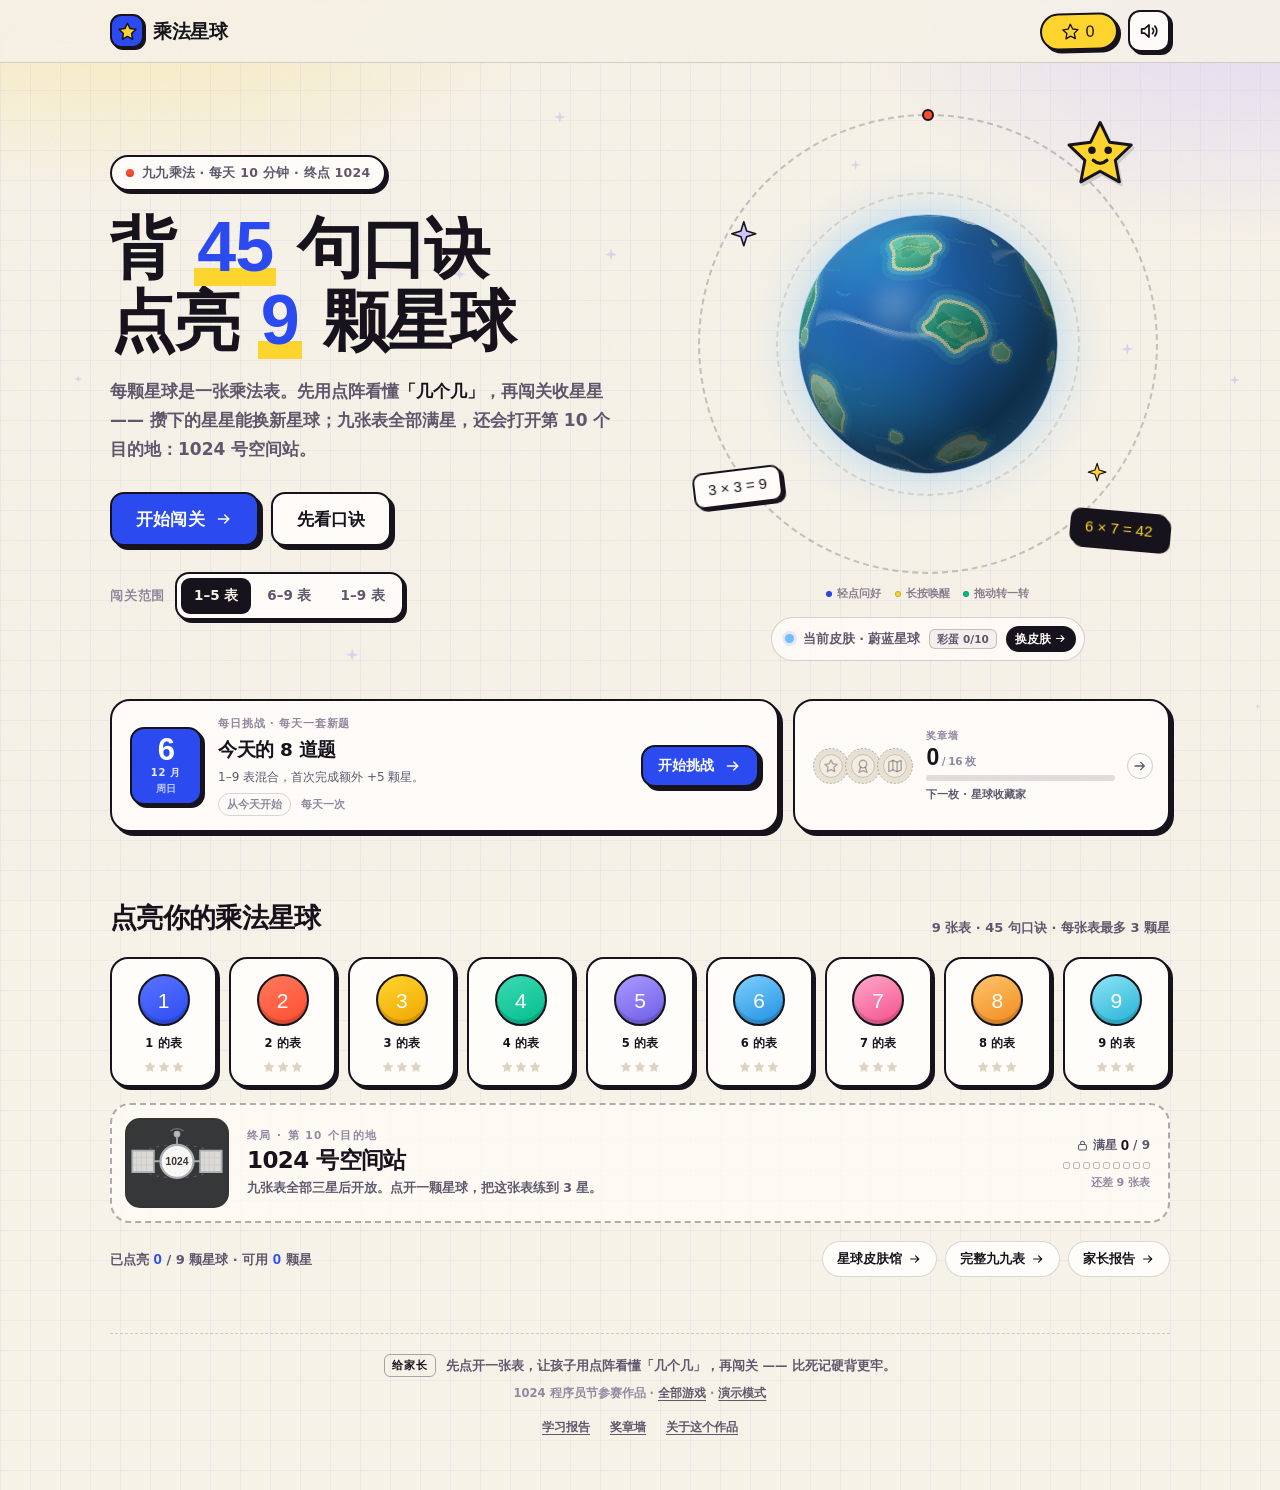
==== commit 41c9bdd2: "Add 数学冒险乐园 portal page linking both games - Root index.html with two destination cards (第 1 站 乘法星球 →" ====
--- a/multiplication-planet/index.html
+++ b/multiplication-planet/index.html
@@ -65,7 +65,7 @@
     <footer class="site-foot">
       <span class="foot-tag">给家长</span>
       <span>先点开一张表，让孩子用点阵看懂「几个几」，再闯关 —— 比死记硬背更牢。</span>
-      <span class="foot-meta">1024 程序员节参赛作品 · <a class="foot-demo" href="?demo=1">演示模式</a></span>
+      <span class="foot-meta">1024 程序员节参赛作品 · <a class="foot-demo" href="../index.html">全部游戏</a> · <a class="foot-demo" href="?demo=1">演示模式</a></span>
       <span class="foot-nav">
         <button type="button" class="foot-link" data-action="report">学习报告</button>
         <button type="button" class="foot-link" data-action="awards">奖章墙</button>
